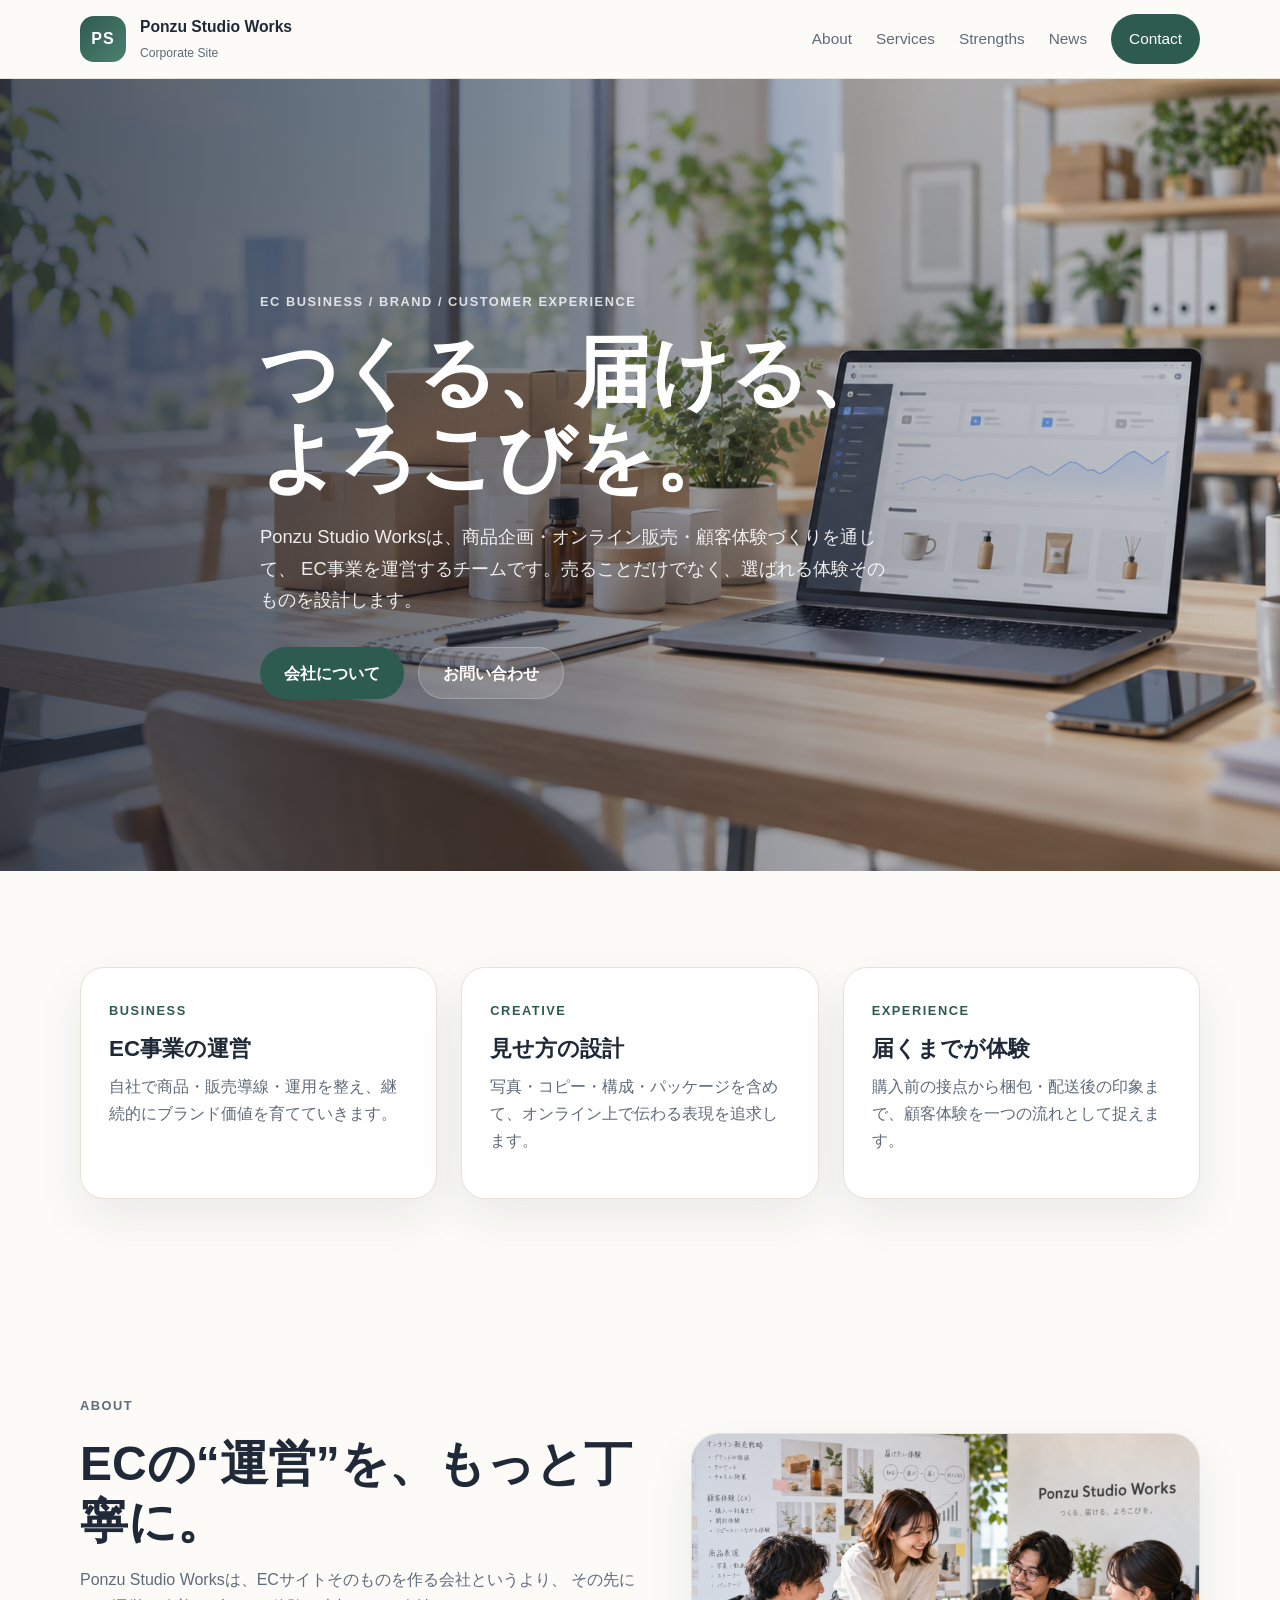
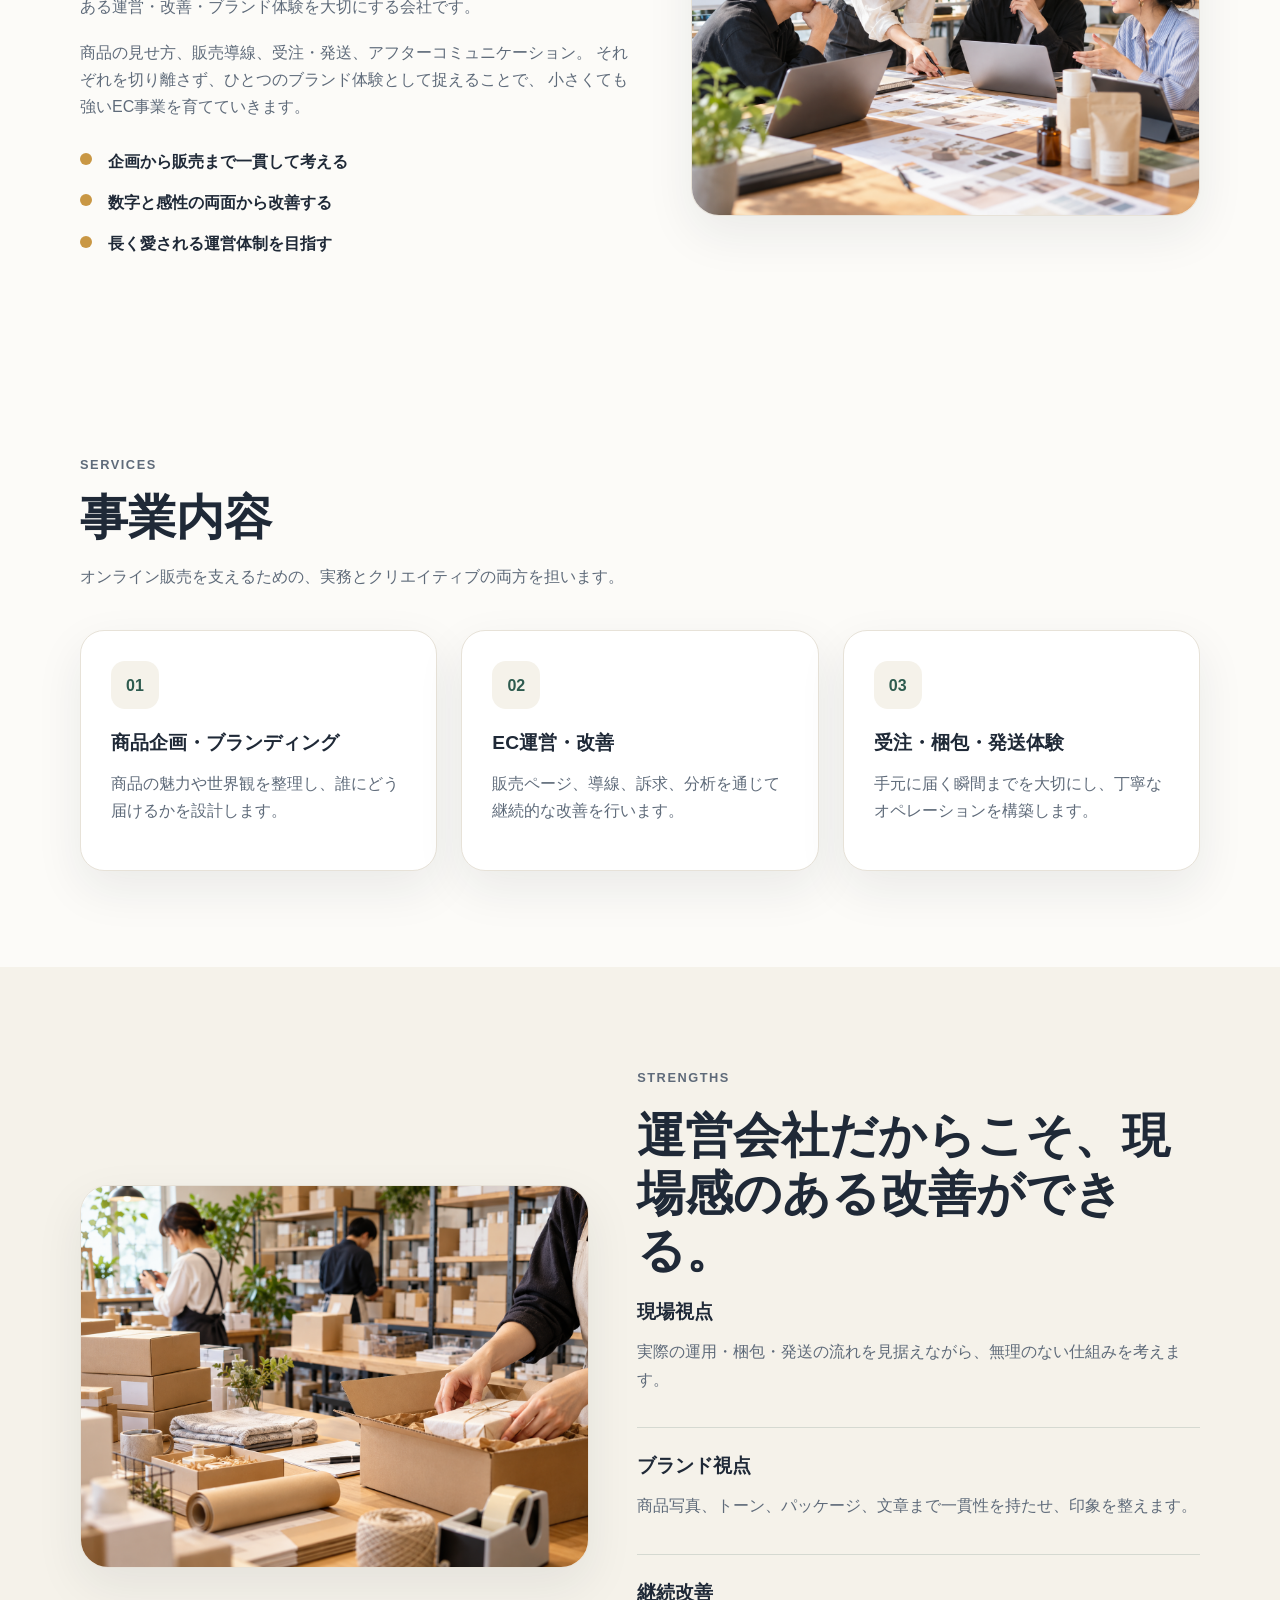
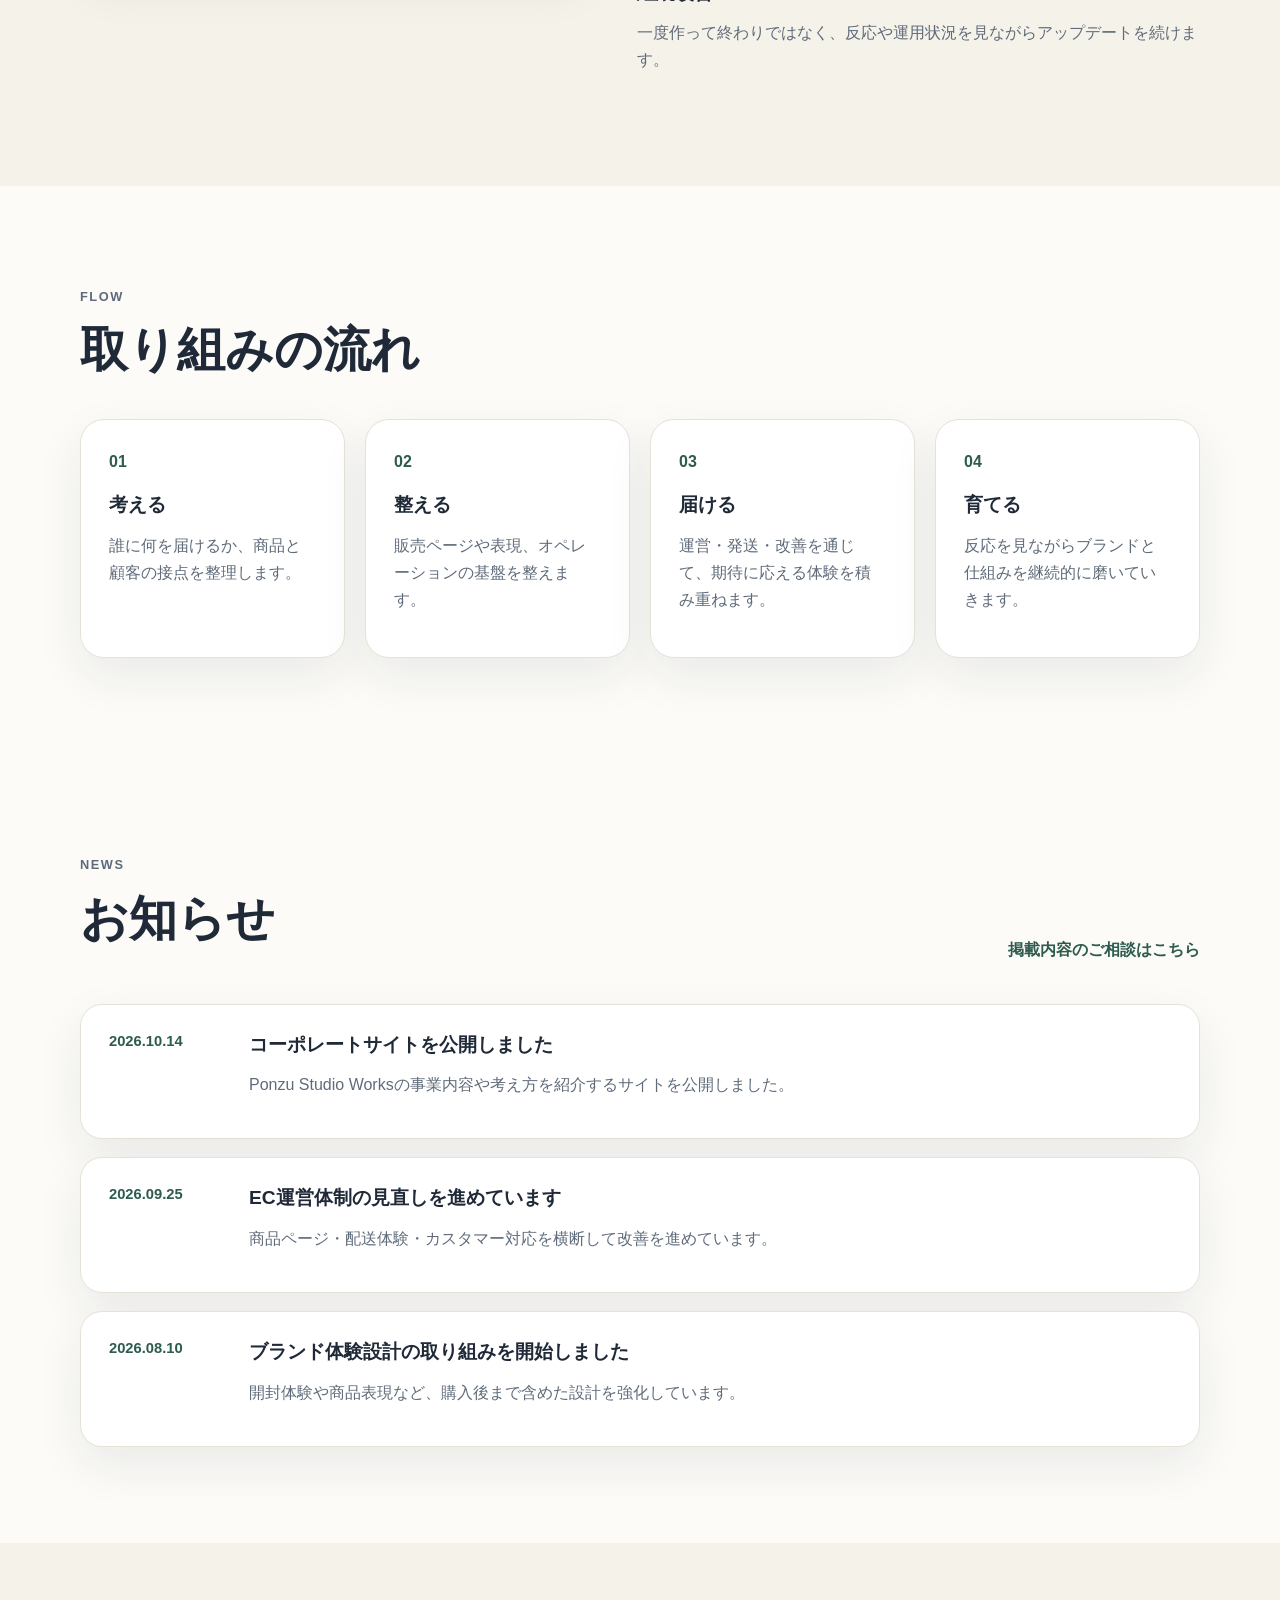
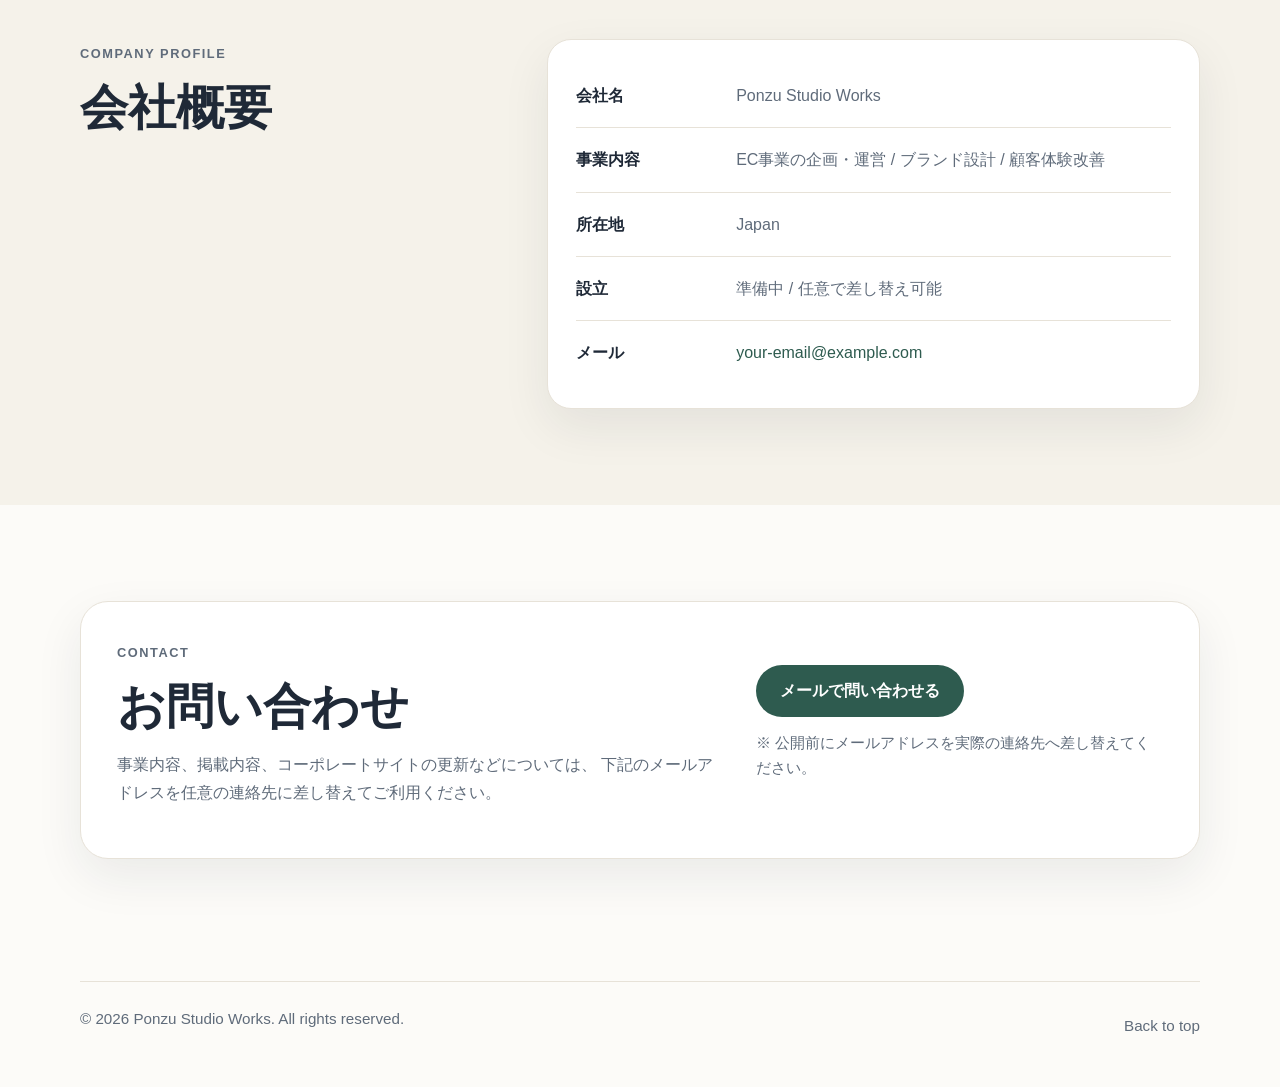
==== ponzustudioworks/index.html @ f6cbe4ad "NEWサイト" ====
<!DOCTYPE html>
<html lang="ja">
<head>
  <meta charset="UTF-8" />
  <meta name="viewport" content="width=device-width, initial-scale=1.0" />
  <title>Ponzu Studio Works | EC事業を運営する会社サイト</title>
  <meta name="description" content="Ponzu Studio Worksは、商品企画・オンライン販売・顧客体験づくりを通じてEC事業を運営するチームです。" />
  <meta name="theme-color" content="#f8f6f1" />
  <meta property="og:type" content="website" />
  <meta property="og:title" content="Ponzu Studio Works" />
  <meta property="og:description" content="つくる、届ける、よろこびを。EC事業を運営する会社サイト。" />
  <meta property="og:image" content="assets/images/hero.png" />
  <meta property="og:locale" content="ja_JP" />
  <link rel="icon" href="data:image/svg+xml,%3Csvg xmlns='http://www.w3.org/2000/svg' viewBox='0 0 64 64'%3E%3Crect width='64' height='64' rx='16' fill='%230f172a'/%3E%3Ctext x='50%25' y='54%25' dominant-baseline='middle' text-anchor='middle' font-family='Arial, sans-serif' font-size='28' fill='%23fff'%3EPS%3C/text%3E%3C/svg%3E" />
  <link rel="stylesheet" href="assets/css/style.css" />
</head>
<body>
  <header class="site-header" id="top">
    <div class="container header-inner">
      <a class="logo" href="#top" aria-label="Ponzu Studio Works ホーム">
        <span class="logo-mark">PS</span>
        <span class="logo-text">
          <strong>Ponzu Studio Works</strong>
          <small>Corporate Site</small>
        </span>
      </a>

      <button class="menu-toggle" type="button" aria-expanded="false" aria-controls="global-nav">
        <span></span><span></span><span></span>
        <span class="sr-only">メニューを開く</span>
      </button>

      <nav class="global-nav" id="global-nav">
        <a href="#about">About</a>
        <a href="#services">Services</a>
        <a href="#strengths">Strengths</a>
        <a href="#news">News</a>
        <a href="#contact" class="nav-cta">Contact</a>
      </nav>
    </div>
  </header>

  <main>
    <section class="hero">
      <div class="hero-media">
        <img src="assets/images/hero.png" alt="EC運営をイメージしたワークスペース" />
      </div>
      <div class="hero-overlay"></div>
      <div class="container hero-content">
        <p class="eyebrow">EC Business / Brand / Customer Experience</p>
        <h1>つくる、届ける、<br />よろこびを。</h1>
        <p class="hero-lead">
          Ponzu Studio Worksは、商品企画・オンライン販売・顧客体験づくりを通じて、
          EC事業を運営するチームです。売ることだけでなく、選ばれる体験そのものを設計します。
        </p>
        <div class="hero-actions">
          <a class="btn btn-primary" href="#about">会社について</a>
          <a class="btn btn-secondary" href="#contact">お問い合わせ</a>
        </div>
      </div>
    </section>

    <section class="section intro-cards">
      <div class="container grid-3">
        <article class="info-card">
          <span class="card-kicker">Business</span>
          <h2>EC事業の運営</h2>
          <p>自社で商品・販売導線・運用を整え、継続的にブランド価値を育てていきます。</p>
        </article>
        <article class="info-card">
          <span class="card-kicker">Creative</span>
          <h2>見せ方の設計</h2>
          <p>写真・コピー・構成・パッケージを含めて、オンライン上で伝わる表現を追求します。</p>
        </article>
        <article class="info-card">
          <span class="card-kicker">Experience</span>
          <h2>届くまでが体験</h2>
          <p>購入前の接点から梱包・配送後の印象まで、顧客体験を一つの流れとして捉えます。</p>
        </article>
      </div>
    </section>

    <section class="section section-split" id="about">
      <div class="container split-layout">
        <div class="split-text">
          <p class="section-label">About</p>
          <h2>ECの“運営”を、もっと丁寧に。</h2>
          <p>
            Ponzu Studio Worksは、ECサイトそのものを作る会社というより、
            その先にある運営・改善・ブランド体験を大切にする会社です。
          </p>
          <p>
            商品の見せ方、販売導線、受注・発送、アフターコミュニケーション。
            それぞれを切り離さず、ひとつのブランド体験として捉えることで、
            小さくても強いEC事業を育てていきます。
          </p>
          <ul class="check-list">
            <li>企画から販売まで一貫して考える</li>
            <li>数字と感性の両面から改善する</li>
            <li>長く愛される運営体制を目指す</li>
          </ul>
        </div>
        <div class="split-media card-frame">
          <img src="assets/images/team.png" alt="Ponzu Studio Worksの打ち合わせイメージ" />
        </div>
      </div>
    </section>

    <section class="section" id="services">
      <div class="container">
        <div class="section-heading">
          <p class="section-label">Services</p>
          <h2>事業内容</h2>
          <p>オンライン販売を支えるための、実務とクリエイティブの両方を担います。</p>
        </div>
        <div class="service-grid">
          <article class="service-card">
            <div class="service-number">01</div>
            <h3>商品企画・ブランディング</h3>
            <p>商品の魅力や世界観を整理し、誰にどう届けるかを設計します。</p>
          </article>
          <article class="service-card">
            <div class="service-number">02</div>
            <h3>EC運営・改善</h3>
            <p>販売ページ、導線、訴求、分析を通じて継続的な改善を行います。</p>
          </article>
          <article class="service-card">
            <div class="service-number">03</div>
            <h3>受注・梱包・発送体験</h3>
            <p>手元に届く瞬間までを大切にし、丁寧なオペレーションを構築します。</p>
          </article>
        </div>
      </div>
    </section>

    <section class="section section-split alt-surface" id="strengths">
      <div class="container split-layout reverse">
        <div class="split-media card-frame">
          <img src="assets/images/operations.png" alt="発送・梱包オペレーションのイメージ" />
        </div>
        <div class="split-text">
          <p class="section-label">Strengths</p>
          <h2>運営会社だからこそ、現場感のある改善ができる。</h2>
          <div class="feature-list">
            <article>
              <h3>現場視点</h3>
              <p>実際の運用・梱包・発送の流れを見据えながら、無理のない仕組みを考えます。</p>
            </article>
            <article>
              <h3>ブランド視点</h3>
              <p>商品写真、トーン、パッケージ、文章まで一貫性を持たせ、印象を整えます。</p>
            </article>
            <article>
              <h3>継続改善</h3>
              <p>一度作って終わりではなく、反応や運用状況を見ながらアップデートを続けます。</p>
            </article>
          </div>
        </div>
      </div>
    </section>

    <section class="section process-section">
      <div class="container">
        <div class="section-heading">
          <p class="section-label">Flow</p>
          <h2>取り組みの流れ</h2>
        </div>
        <div class="process-grid">
          <article class="process-card"><span>01</span><h3>考える</h3><p>誰に何を届けるか、商品と顧客の接点を整理します。</p></article>
          <article class="process-card"><span>02</span><h3>整える</h3><p>販売ページや表現、オペレーションの基盤を整えます。</p></article>
          <article class="process-card"><span>03</span><h3>届ける</h3><p>運営・発送・改善を通じて、期待に応える体験を積み重ねます。</p></article>
          <article class="process-card"><span>04</span><h3>育てる</h3><p>反応を見ながらブランドと仕組みを継続的に磨いていきます。</p></article>
        </div>
      </div>
    </section>

    <section class="section" id="news">
      <div class="container">
        <div class="section-heading between">
          <div>
            <p class="section-label">News</p>
            <h2>お知らせ</h2>
          </div>
          <a href="#contact" class="text-link">掲載内容のご相談はこちら</a>
        </div>
        <div class="news-list">
          <article class="news-item">
            <time datetime="2026-10-14">2026.10.14</time>
            <div>
              <h3>コーポレートサイトを公開しました</h3>
              <p>Ponzu Studio Worksの事業内容や考え方を紹介するサイトを公開しました。</p>
            </div>
          </article>
          <article class="news-item">
            <time datetime="2026-09-25">2026.09.25</time>
            <div>
              <h3>EC運営体制の見直しを進めています</h3>
              <p>商品ページ・配送体験・カスタマー対応を横断して改善を進めています。</p>
            </div>
          </article>
          <article class="news-item">
            <time datetime="2026-08-10">2026.08.10</time>
            <div>
              <h3>ブランド体験設計の取り組みを開始しました</h3>
              <p>開封体験や商品表現など、購入後まで含めた設計を強化しています。</p>
            </div>
          </article>
        </div>
      </div>
    </section>

    <section class="section company-section alt-surface">
      <div class="container company-grid">
        <div>
          <p class="section-label">Company Profile</p>
          <h2>会社概要</h2>
        </div>
        <dl class="company-table">
          <div><dt>会社名</dt><dd>Ponzu Studio Works</dd></div>
          <div><dt>事業内容</dt><dd>EC事業の企画・運営 / ブランド設計 / 顧客体験改善</dd></div>
          <div><dt>所在地</dt><dd>Japan</dd></div>
          <div><dt>設立</dt><dd>準備中 / 任意で差し替え可能</dd></div>
          <div><dt>メール</dt><dd><a href="mailto:your-email@example.com">your-email@example.com</a></dd></div>
        </dl>
      </div>
    </section>

    <section class="section contact-section" id="contact">
      <div class="container contact-box">
        <div>
          <p class="section-label">Contact</p>
          <h2>お問い合わせ</h2>
          <p>
            事業内容、掲載内容、コーポレートサイトの更新などについては、
            下記のメールアドレスを任意の連絡先に差し替えてご利用ください。
          </p>
        </div>
        <div class="contact-actions">
          <a class="btn btn-primary" href="mailto:your-email@example.com">メールで問い合わせる</a>
          <p class="contact-note">※ 公開前にメールアドレスを実際の連絡先へ差し替えてください。</p>
        </div>
      </div>
    </section>
  </main>

  <footer class="site-footer">
    <div class="container footer-inner">
      <p>© <span id="year"></span> Ponzu Studio Works. All rights reserved.</p>
      <a href="#top">Back to top</a>
    </div>
  </footer>

  <script src="assets/js/script.js"></script>
</body>
</html>
---- ponzustudioworks/assets/css/style.css ----
:root {
  --bg: #fcfbf8;
  --surface: #ffffff;
  --surface-soft: #f5f2ea;
  --text: #1f2937;
  --muted: #5f6b7a;
  --line: #e7e2d8;
  --primary: #2e5b4f;
  --primary-dark: #21453c;
  --accent: #c99744;
  --shadow: 0 18px 48px rgba(31, 41, 55, 0.08);
  --radius: 24px;
  --container: 1120px;
}

* { box-sizing: border-box; }
html { scroll-behavior: smooth; }
body {
  margin: 0;
  font-family: -apple-system, BlinkMacSystemFont, "Hiragino Sans", "Yu Gothic", "Noto Sans JP", sans-serif;
  color: var(--text);
  background: var(--bg);
  line-height: 1.7;
}
img { display: block; max-width: 100%; }
a { color: inherit; text-decoration: none; }
p, h1, h2, h3 { margin-top: 0; }

.container {
  width: min(var(--container), calc(100% - 40px));
  margin: 0 auto;
}

.sr-only {
  position: absolute;
  width: 1px;
  height: 1px;
  padding: 0;
  margin: -1px;
  overflow: hidden;
  clip: rect(0,0,0,0);
  white-space: nowrap;
  border: 0;
}

.site-header {
  position: sticky;
  top: 0;
  z-index: 100;
  backdrop-filter: blur(12px);
  background: rgba(252, 251, 248, 0.82);
  border-bottom: 1px solid rgba(231, 226, 216, 0.9);
}

.header-inner {
  display: flex;
  align-items: center;
  justify-content: space-between;
  gap: 24px;
  min-height: 78px;
}

.logo {
  display: inline-flex;
  align-items: center;
  gap: 14px;
}

.logo-mark {
  width: 46px;
  height: 46px;
  border-radius: 14px;
  display: grid;
  place-items: center;
  background: linear-gradient(135deg, var(--primary), #4c806f);
  color: #fff;
  font-weight: 700;
  letter-spacing: 0.06em;
}

.logo-text {
  display: grid;
  gap: 2px;
}
.logo-text strong { font-size: 0.98rem; }
.logo-text small { color: var(--muted); font-size: 0.76rem; }

.global-nav {
  display: flex;
  align-items: center;
  gap: 24px;
  font-size: 0.96rem;
}

.global-nav a {
  color: var(--muted);
  transition: color 0.2s ease;
}
.global-nav a:hover { color: var(--text); }
.global-nav .nav-cta {
  padding: 12px 18px;
  border-radius: 999px;
  background: var(--primary);
  color: #fff;
}

.menu-toggle {
  display: none;
  border: 0;
  background: transparent;
  padding: 0;
}
.menu-toggle span {
  display: block;
  width: 28px;
  height: 2px;
  margin: 6px 0;
  background: var(--text);
}

.hero {
  position: relative;
  min-height: 88svh;
  display: grid;
  align-items: center;
  overflow: clip;
}
.hero-media,
.hero-overlay {
  position: absolute;
  inset: 0;
}
.hero-media img {
  width: 100%;
  height: 100%;
  object-fit: cover;
}
.hero-overlay {
  background:
    linear-gradient(90deg, rgba(17, 24, 39, 0.72) 0%, rgba(17, 24, 39, 0.48) 38%, rgba(17, 24, 39, 0.16) 72%, rgba(17, 24, 39, 0.08) 100%),
    linear-gradient(180deg, rgba(17,24,39,0.05), rgba(17,24,39,0.2));
}
.hero-content {
  position: relative;
  z-index: 1;
  color: #fff;
  padding: 120px 0 84px;
  max-width: 760px;
}
.eyebrow,
.section-label,
.card-kicker {
  display: inline-block;
  font-size: 0.8rem;
  font-weight: 700;
  letter-spacing: 0.12em;
  text-transform: uppercase;
}
.eyebrow { color: rgba(255,255,255,0.8); margin-bottom: 18px; }
.hero h1 {
  font-size: clamp(2.6rem, 6vw, 4.8rem);
  line-height: 1.1;
  margin-bottom: 22px;
}
.hero-lead {
  font-size: clamp(1rem, 2vw, 1.15rem);
  color: rgba(255,255,255,0.9);
  max-width: 640px;
  margin-bottom: 32px;
}
.hero-actions {
  display: flex;
  gap: 14px;
  flex-wrap: wrap;
}

.btn {
  display: inline-flex;
  align-items: center;
  justify-content: center;
  gap: 8px;
  min-height: 52px;
  padding: 0 24px;
  border-radius: 999px;
  font-weight: 700;
  transition: transform 0.2s ease, background 0.2s ease, color 0.2s ease;
}
.btn:hover { transform: translateY(-1px); }
.btn-primary { background: var(--primary); color: #fff; }
.btn-primary:hover { background: var(--primary-dark); }
.btn-secondary { background: rgba(255,255,255,0.14); color: #fff; border: 1px solid rgba(255,255,255,0.22); }

.section { padding: 96px 0; }
.alt-surface { background: var(--surface-soft); }
.section-heading { max-width: 680px; margin-bottom: 40px; }
.section-heading.between {
  max-width: none;
  display: flex;
  align-items: end;
  justify-content: space-between;
  gap: 16px;
}
.section-label,
.card-kicker { color: var(--primary); margin-bottom: 14px; }
.section h2 {
  font-size: clamp(2rem, 4vw, 3rem);
  line-height: 1.2;
  margin-bottom: 16px;
}
.section p { color: var(--muted); }
.text-link { color: var(--primary); font-weight: 700; }

.grid-3 {
  display: grid;
  grid-template-columns: repeat(3, 1fr);
  gap: 24px;
}
.info-card,
.service-card,
.process-card,
.news-item,
.contact-box,
.company-table,
.card-frame {
  background: var(--surface);
  border: 1px solid var(--line);
  box-shadow: var(--shadow);
}
.info-card {
  padding: 28px;
  border-radius: var(--radius);
}
.info-card h2 { font-size: 1.4rem; margin-bottom: 10px; }

.split-layout {
  display: grid;
  grid-template-columns: 1.05fr 0.95fr;
  gap: 48px;
  align-items: center;
}
.split-layout.reverse { grid-template-columns: 0.95fr 1.05fr; }
.split-text p:not(:last-child) { margin-bottom: 18px; }
.card-frame {
  border-radius: 28px;
  overflow: hidden;
}
.card-frame img {
  width: 100%;
  height: 100%;
  object-fit: cover;
}
.check-list {
  list-style: none;
  padding: 0;
  margin: 28px 0 0;
  display: grid;
  gap: 14px;
}
.check-list li {
  position: relative;
  padding-left: 28px;
  color: var(--text);
  font-weight: 600;
}
.check-list li::before {
  content: "";
  position: absolute;
  left: 0;
  top: 0.7em;
  width: 12px;
  height: 12px;
  border-radius: 50%;
  background: var(--accent);
  transform: translateY(-50%);
}

.service-grid {
  display: grid;
  grid-template-columns: repeat(3, 1fr);
  gap: 24px;
}
.service-card {
  padding: 30px;
  border-radius: var(--radius);
}
.service-number {
  display: inline-grid;
  place-items: center;
  width: 48px;
  height: 48px;
  border-radius: 14px;
  background: var(--surface-soft);
  color: var(--primary);
  font-weight: 800;
  margin-bottom: 18px;
}
.service-card h3,
.feature-list h3,
.process-card h3,
.news-item h3 { margin-bottom: 10px; font-size: 1.2rem; }

.feature-list {
  display: grid;
  gap: 22px;
}
.feature-list article {
  padding: 0 0 18px;
  border-bottom: 1px solid rgba(46, 91, 79, 0.16);
}
.feature-list article:last-child { padding-bottom: 0; border-bottom: 0; }

.process-grid {
  display: grid;
  grid-template-columns: repeat(4, 1fr);
  gap: 20px;
}
.process-card {
  padding: 28px;
  border-radius: 24px;
}
.process-card span {
  display: inline-block;
  font-weight: 800;
  color: var(--primary);
  margin-bottom: 14px;
}

.news-list {
  display: grid;
  gap: 18px;
}
.news-item {
  padding: 24px 28px;
  border-radius: 22px;
  display: grid;
  grid-template-columns: 120px 1fr;
  gap: 20px;
  align-items: start;
}
.news-item time {
  font-size: 0.92rem;
  font-weight: 700;
  color: var(--primary);
}

.company-grid {
  display: grid;
  grid-template-columns: 0.8fr 1.2fr;
  gap: 32px;
  align-items: start;
}
.company-table {
  margin: 0;
  padding: 24px 28px;
  border-radius: 24px;
}
.company-table > div {
  display: grid;
  grid-template-columns: 140px 1fr;
  gap: 20px;
  padding: 18px 0;
  border-bottom: 1px solid var(--line);
}
.company-table > div:last-child { border-bottom: 0; }
.company-table dt {
  font-weight: 700;
  color: var(--text);
}
.company-table dd {
  margin: 0;
  color: var(--muted);
}
.company-table a { color: var(--primary); }

.contact-box {
  padding: 36px;
  border-radius: 28px;
  display: grid;
  grid-template-columns: 1.2fr 0.8fr;
  gap: 28px;
  align-items: center;
}
.contact-note {
  margin-top: 14px;
  font-size: 0.92rem;
}

.site-footer {
  padding: 26px 0 40px;
}
.footer-inner {
  display: flex;
  align-items: center;
  justify-content: space-between;
  gap: 16px;
  border-top: 1px solid var(--line);
  padding-top: 24px;
  color: var(--muted);
  font-size: 0.95rem;
}

@media (max-width: 980px) {
  .menu-toggle { display: block; }
  .global-nav {
    position: absolute;
    top: calc(100% + 1px);
    left: 20px;
    right: 20px;
    display: none;
    flex-direction: column;
    align-items: flex-start;
    gap: 14px;
    padding: 18px;
    background: rgba(255,255,255,0.96);
    border: 1px solid var(--line);
    border-radius: 18px;
    box-shadow: var(--shadow);
  }
  .global-nav.open { display: flex; }
  .split-layout,
  .split-layout.reverse,
  .service-grid,
  .process-grid,
  .company-grid,
  .contact-box,
  .grid-3 {
    grid-template-columns: 1fr;
  }
  .section-heading.between,
  .footer-inner {
    align-items: flex-start;
    flex-direction: column;
  }
}

@media (max-width: 720px) {
  .section { padding: 72px 0; }
  .container { width: min(var(--container), calc(100% - 28px)); }
  .hero { min-height: auto; }
  .hero-content { padding: 112px 0 72px; }
  .news-item { grid-template-columns: 1fr; }
  .company-table > div { grid-template-columns: 1fr; gap: 8px; }
  .contact-box { padding: 28px; }
}
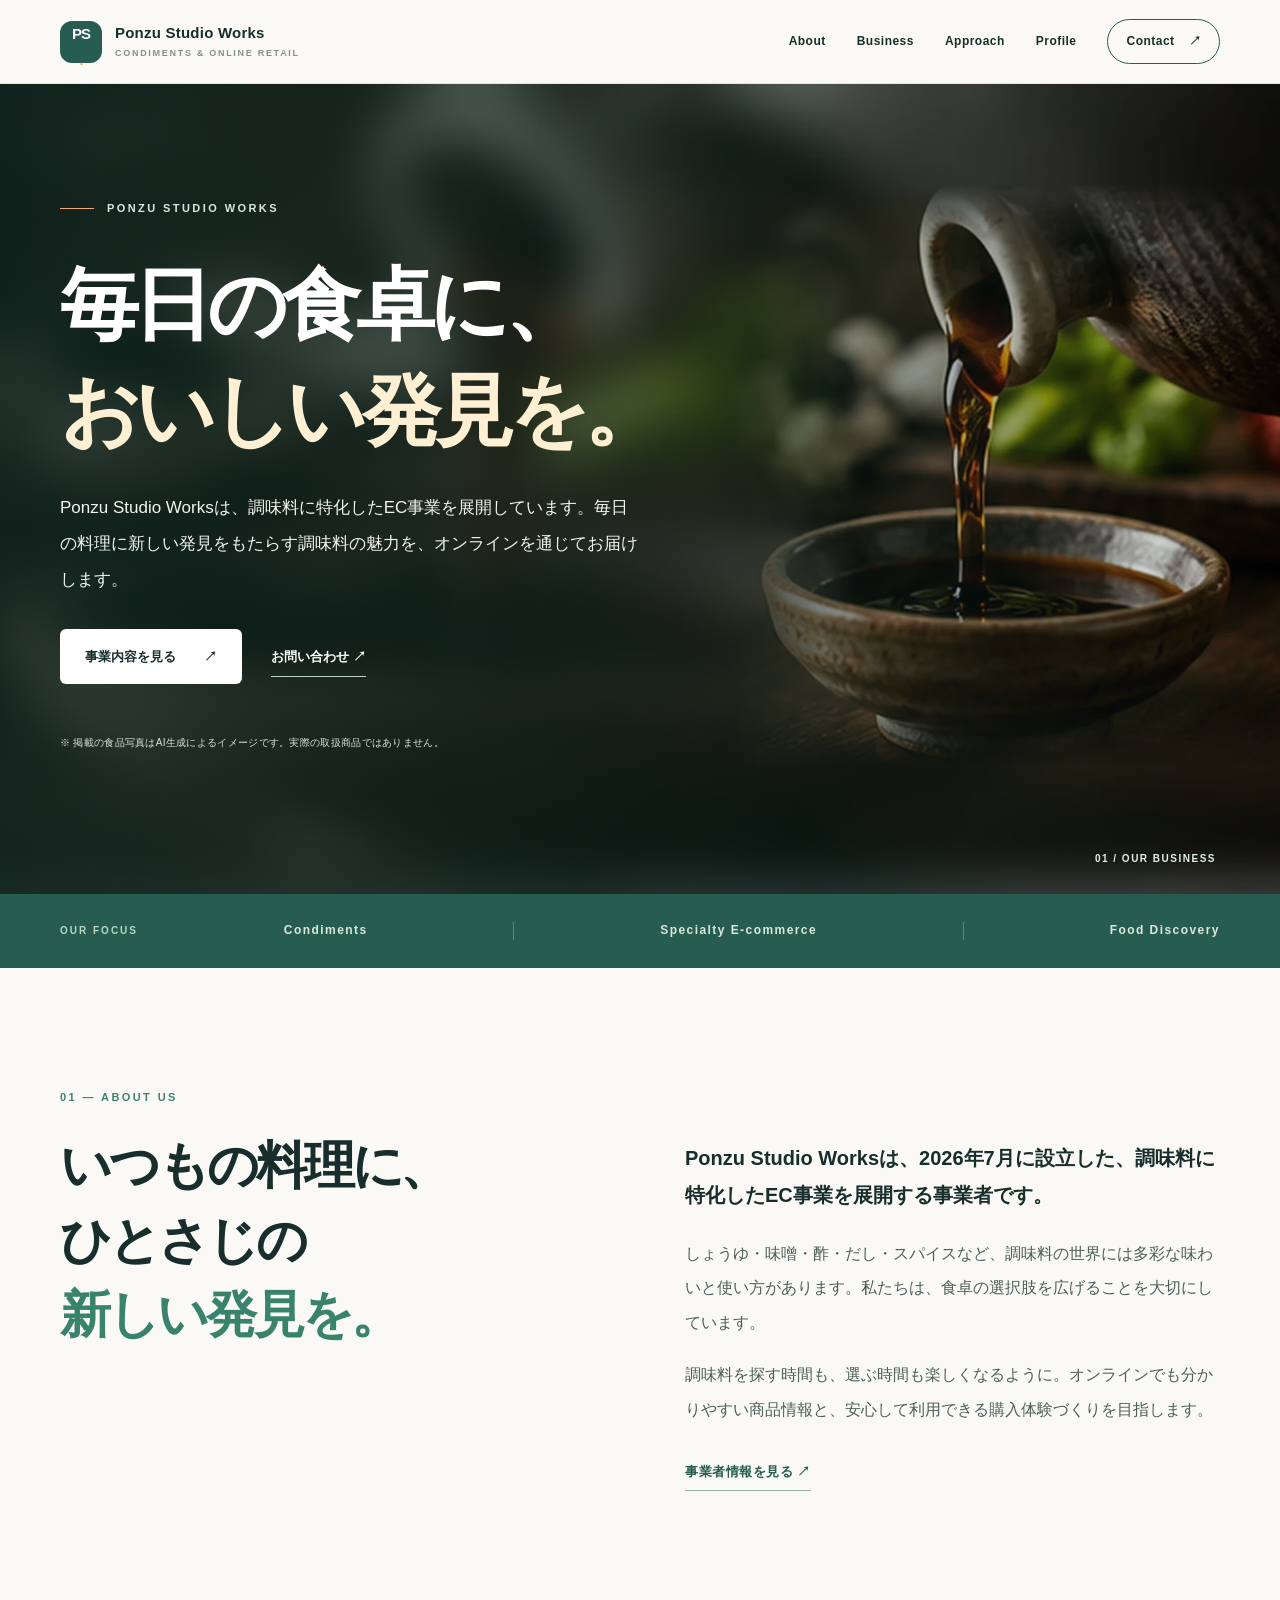
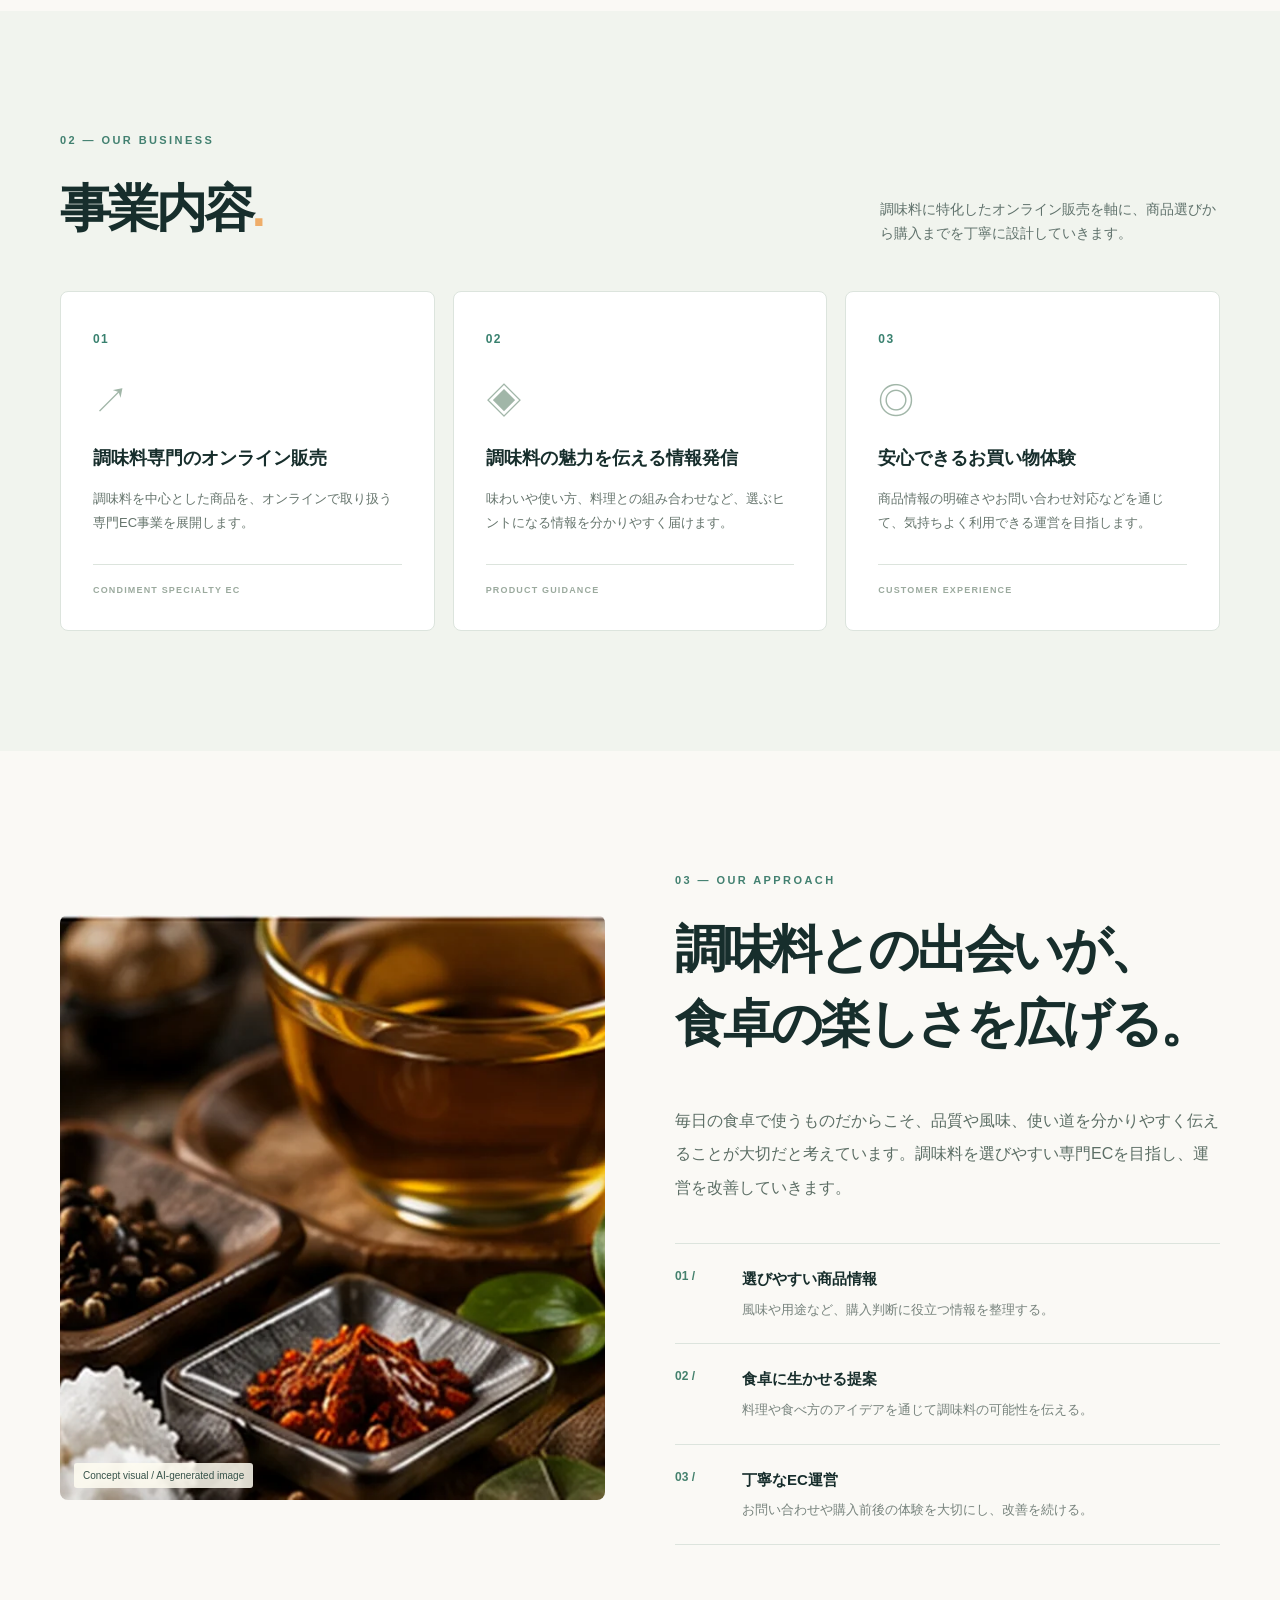
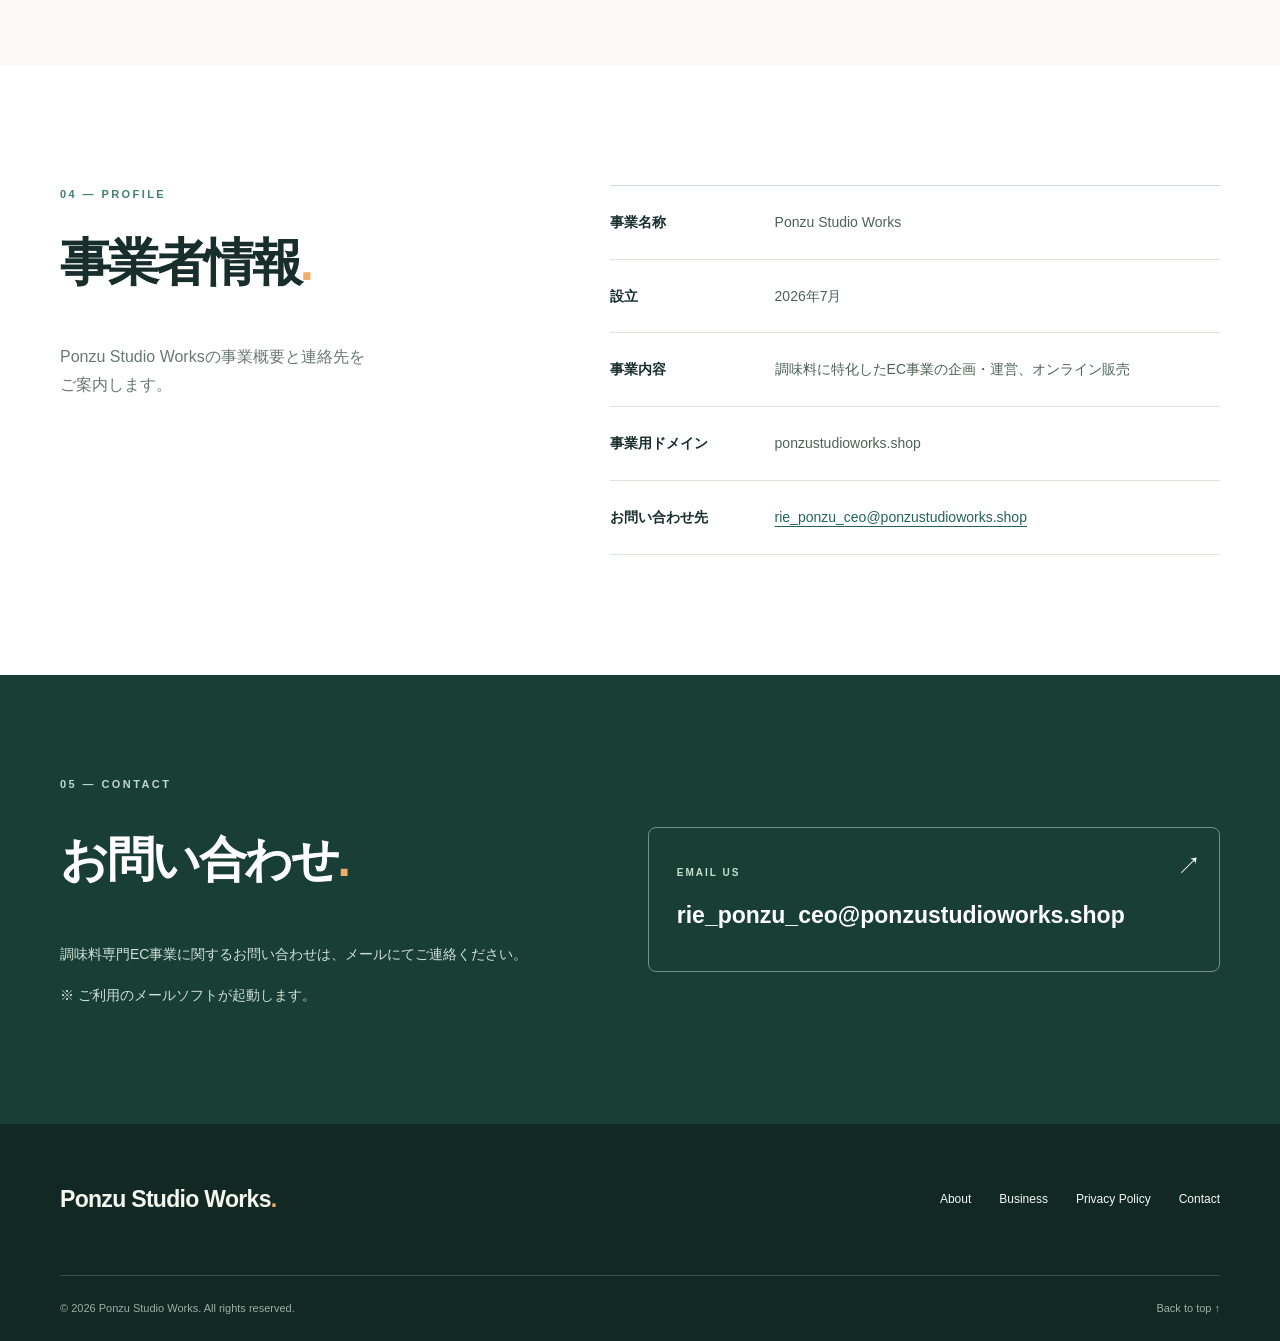
==== commit d6b85d2d: "修正２" ====
--- a/ponzustudioworks/index.html
+++ b/ponzustudioworks/index.html
@@ -1,255 +1,102 @@
 <!DOCTYPE html>
+
 <html lang="ja">
 <head>
-  <meta charset="UTF-8" />
-  <meta name="viewport" content="width=device-width, initial-scale=1.0" />
-  <title>Ponzu Studio Works | EC事業を運営する会社サイト</title>
-  <meta name="description" content="Ponzu Studio Worksは、商品企画・オンライン販売・顧客体験づくりを通じてEC事業を運営するチームです。" />
-  <meta name="theme-color" content="#f8f6f1" />
-  <meta property="og:type" content="website" />
-  <meta property="og:title" content="Ponzu Studio Works" />
-  <meta property="og:description" content="つくる、届ける、よろこびを。EC事業を運営する会社サイト。" />
-  <meta property="og:image" content="assets/images/hero.png" />
-  <meta property="og:locale" content="ja_JP" />
-  <link rel="icon" href="data:image/svg+xml,%3Csvg xmlns='http://www.w3.org/2000/svg' viewBox='0 0 64 64'%3E%3Crect width='64' height='64' rx='16' fill='%230f172a'/%3E%3Ctext x='50%25' y='54%25' dominant-baseline='middle' text-anchor='middle' font-family='Arial, sans-serif' font-size='28' fill='%23fff'%3EPS%3C/text%3E%3C/svg%3E" />
-  <link rel="stylesheet" href="assets/css/style.css" />
+<meta charset="utf-8"/>
+<meta content="width=device-width, initial-scale=1" name="viewport"/>
+<meta content="#faf9f5" name="theme-color"/>
+<meta content="Ponzu Studio Worksは2026年7月設立、調味料に特化したEC事業を展開しています。毎日の食卓に新しい発見とおいしさを届けることを目指しています。" name="description"/>
+<meta content="website" property="og:type"/>
+<meta content="ja_JP" property="og:locale"/>
+<meta content="Ponzu Studio Works | 調味料専門EC事業" property="og:title"/>
+<meta content="毎日の食卓に、調味料から新しいおいしさを。調味料専門EC事業を展開。" property="og:description"/>
+<meta content="https://ponzustudioworks.shop/" property="og:url"/>
+<meta content="https://ponzustudioworks.shop/assets/images/hero.webp" property="og:image"/>
+<title>Ponzu Studio Works | 調味料専門EC事業</title>
+<link href="https://ponzustudioworks.shop/" rel="canonical"/>
+<link href="assets/favicon.svg" rel="icon" type="image/svg+xml"/>
+<link href="assets/css/style.css" rel="stylesheet"/>
+<script type="application/ld+json">{"@context": "https://schema.org", "@type": "Organization", "name": "Ponzu Studio Works", "url": "https://ponzustudioworks.shop/", "email": "rie_ponzu_ceo@ponzustudioworks.shop", "description": "2026年7月設立。調味料に特化したEC事業の企画・運営、オンライン販売。", "foundingDate": "2026-07"}</script>
 </head>
 <body>
-  <header class="site-header" id="top">
-    <div class="container header-inner">
-      <a class="logo" href="#top" aria-label="Ponzu Studio Works ホーム">
-        <span class="logo-mark">PS</span>
-        <span class="logo-text">
-          <strong>Ponzu Studio Works</strong>
-          <small>Corporate Site</small>
-        </span>
-      </a>
-
-      <button class="menu-toggle" type="button" aria-expanded="false" aria-controls="global-nav">
-        <span></span><span></span><span></span>
-        <span class="sr-only">メニューを開く</span>
-      </button>
-
-      <nav class="global-nav" id="global-nav">
-        <a href="#about">About</a>
-        <a href="#services">Services</a>
-        <a href="#strengths">Strengths</a>
-        <a href="#news">News</a>
-        <a href="#contact" class="nav-cta">Contact</a>
-      </nav>
-    </div>
-  </header>
-
-  <main>
-    <section class="hero">
-      <div class="hero-media">
-        <img src="assets/images/hero.png" alt="EC運営をイメージしたワークスペース" />
-      </div>
-      <div class="hero-overlay"></div>
-      <div class="container hero-content">
-        <p class="eyebrow">EC Business / Brand / Customer Experience</p>
-        <h1>つくる、届ける、<br />よろこびを。</h1>
-        <p class="hero-lead">
-          Ponzu Studio Worksは、商品企画・オンライン販売・顧客体験づくりを通じて、
-          EC事業を運営するチームです。売ることだけでなく、選ばれる体験そのものを設計します。
-        </p>
-        <div class="hero-actions">
-          <a class="btn btn-primary" href="#about">会社について</a>
-          <a class="btn btn-secondary" href="#contact">お問い合わせ</a>
-        </div>
-      </div>
-    </section>
-
-    <section class="section intro-cards">
-      <div class="container grid-3">
-        <article class="info-card">
-          <span class="card-kicker">Business</span>
-          <h2>EC事業の運営</h2>
-          <p>自社で商品・販売導線・運用を整え、継続的にブランド価値を育てていきます。</p>
-        </article>
-        <article class="info-card">
-          <span class="card-kicker">Creative</span>
-          <h2>見せ方の設計</h2>
-          <p>写真・コピー・構成・パッケージを含めて、オンライン上で伝わる表現を追求します。</p>
-        </article>
-        <article class="info-card">
-          <span class="card-kicker">Experience</span>
-          <h2>届くまでが体験</h2>
-          <p>購入前の接点から梱包・配送後の印象まで、顧客体験を一つの流れとして捉えます。</p>
-        </article>
-      </div>
-    </section>
-
-    <section class="section section-split" id="about">
-      <div class="container split-layout">
-        <div class="split-text">
-          <p class="section-label">About</p>
-          <h2>ECの“運営”を、もっと丁寧に。</h2>
-          <p>
-            Ponzu Studio Worksは、ECサイトそのものを作る会社というより、
-            その先にある運営・改善・ブランド体験を大切にする会社です。
-          </p>
-          <p>
-            商品の見せ方、販売導線、受注・発送、アフターコミュニケーション。
-            それぞれを切り離さず、ひとつのブランド体験として捉えることで、
-            小さくても強いEC事業を育てていきます。
-          </p>
-          <ul class="check-list">
-            <li>企画から販売まで一貫して考える</li>
-            <li>数字と感性の両面から改善する</li>
-            <li>長く愛される運営体制を目指す</li>
-          </ul>
-        </div>
-        <div class="split-media card-frame">
-          <img src="assets/images/team.png" alt="Ponzu Studio Worksの打ち合わせイメージ" />
-        </div>
-      </div>
-    </section>
-
-    <section class="section" id="services">
-      <div class="container">
-        <div class="section-heading">
-          <p class="section-label">Services</p>
-          <h2>事業内容</h2>
-          <p>オンライン販売を支えるための、実務とクリエイティブの両方を担います。</p>
-        </div>
-        <div class="service-grid">
-          <article class="service-card">
-            <div class="service-number">01</div>
-            <h3>商品企画・ブランディング</h3>
-            <p>商品の魅力や世界観を整理し、誰にどう届けるかを設計します。</p>
-          </article>
-          <article class="service-card">
-            <div class="service-number">02</div>
-            <h3>EC運営・改善</h3>
-            <p>販売ページ、導線、訴求、分析を通じて継続的な改善を行います。</p>
-          </article>
-          <article class="service-card">
-            <div class="service-number">03</div>
-            <h3>受注・梱包・発送体験</h3>
-            <p>手元に届く瞬間までを大切にし、丁寧なオペレーションを構築します。</p>
-          </article>
-        </div>
-      </div>
-    </section>
-
-    <section class="section section-split alt-surface" id="strengths">
-      <div class="container split-layout reverse">
-        <div class="split-media card-frame">
-          <img src="assets/images/operations.png" alt="発送・梱包オペレーションのイメージ" />
-        </div>
-        <div class="split-text">
-          <p class="section-label">Strengths</p>
-          <h2>運営会社だからこそ、現場感のある改善ができる。</h2>
-          <div class="feature-list">
-            <article>
-              <h3>現場視点</h3>
-              <p>実際の運用・梱包・発送の流れを見据えながら、無理のない仕組みを考えます。</p>
-            </article>
-            <article>
-              <h3>ブランド視点</h3>
-              <p>商品写真、トーン、パッケージ、文章まで一貫性を持たせ、印象を整えます。</p>
-            </article>
-            <article>
-              <h3>継続改善</h3>
-              <p>一度作って終わりではなく、反応や運用状況を見ながらアップデートを続けます。</p>
-            </article>
-          </div>
-        </div>
-      </div>
-    </section>
-
-    <section class="section process-section">
-      <div class="container">
-        <div class="section-heading">
-          <p class="section-label">Flow</p>
-          <h2>取り組みの流れ</h2>
-        </div>
-        <div class="process-grid">
-          <article class="process-card"><span>01</span><h3>考える</h3><p>誰に何を届けるか、商品と顧客の接点を整理します。</p></article>
-          <article class="process-card"><span>02</span><h3>整える</h3><p>販売ページや表現、オペレーションの基盤を整えます。</p></article>
-          <article class="process-card"><span>03</span><h3>届ける</h3><p>運営・発送・改善を通じて、期待に応える体験を積み重ねます。</p></article>
-          <article class="process-card"><span>04</span><h3>育てる</h3><p>反応を見ながらブランドと仕組みを継続的に磨いていきます。</p></article>
-        </div>
-      </div>
-    </section>
-
-    <section class="section" id="news">
-      <div class="container">
-        <div class="section-heading between">
-          <div>
-            <p class="section-label">News</p>
-            <h2>お知らせ</h2>
-          </div>
-          <a href="#contact" class="text-link">掲載内容のご相談はこちら</a>
-        </div>
-        <div class="news-list">
-          <article class="news-item">
-            <time datetime="2026-10-14">2026.10.14</time>
-            <div>
-              <h3>コーポレートサイトを公開しました</h3>
-              <p>Ponzu Studio Worksの事業内容や考え方を紹介するサイトを公開しました。</p>
-            </div>
-          </article>
-          <article class="news-item">
-            <time datetime="2026-09-25">2026.09.25</time>
-            <div>
-              <h3>EC運営体制の見直しを進めています</h3>
-              <p>商品ページ・配送体験・カスタマー対応を横断して改善を進めています。</p>
-            </div>
-          </article>
-          <article class="news-item">
-            <time datetime="2026-08-10">2026.08.10</time>
-            <div>
-              <h3>ブランド体験設計の取り組みを開始しました</h3>
-              <p>開封体験や商品表現など、購入後まで含めた設計を強化しています。</p>
-            </div>
-          </article>
-        </div>
-      </div>
-    </section>
-
-    <section class="section company-section alt-surface">
-      <div class="container company-grid">
-        <div>
-          <p class="section-label">Company Profile</p>
-          <h2>会社概要</h2>
-        </div>
-        <dl class="company-table">
-          <div><dt>会社名</dt><dd>Ponzu Studio Works</dd></div>
-          <div><dt>事業内容</dt><dd>EC事業の企画・運営 / ブランド設計 / 顧客体験改善</dd></div>
-          <div><dt>所在地</dt><dd>Japan</dd></div>
-          <div><dt>設立</dt><dd>準備中 / 任意で差し替え可能</dd></div>
-          <div><dt>メール</dt><dd><a href="mailto:your-email@example.com">your-email@example.com</a></dd></div>
-        </dl>
-      </div>
-    </section>
-
-    <section class="section contact-section" id="contact">
-      <div class="container contact-box">
-        <div>
-          <p class="section-label">Contact</p>
-          <h2>お問い合わせ</h2>
-          <p>
-            事業内容、掲載内容、コーポレートサイトの更新などについては、
-            下記のメールアドレスを任意の連絡先に差し替えてご利用ください。
-          </p>
-        </div>
-        <div class="contact-actions">
-          <a class="btn btn-primary" href="mailto:your-email@example.com">メールで問い合わせる</a>
-          <p class="contact-note">※ 公開前にメールアドレスを実際の連絡先へ差し替えてください。</p>
-        </div>
-      </div>
-    </section>
-  </main>
-
-  <footer class="site-footer">
-    <div class="container footer-inner">
-      <p>© <span id="year"></span> Ponzu Studio Works. All rights reserved.</p>
-      <a href="#top">Back to top</a>
-    </div>
-  </footer>
-
-  <script src="assets/js/script.js"></script>
+<a class="skip-link" href="#main">本文へ移動</a>
+<header class="site-header" id="top">
+<div class="container header-inner">
+<a aria-label="Ponzu Studio Works トップページ" class="brand" href="#top">
+<span aria-hidden="true" class="brand-icon">PS<span class="brand-dot">.</span></span>
+<span class="brand-text"><strong>Ponzu Studio Works</strong><small>CONDIMENTS &amp; ONLINE RETAIL</small></span>
+</a>
+<button aria-controls="site-nav" aria-expanded="false" aria-label="メニューを開く" class="menu-toggle" type="button">
+<span></span><span></span><span></span>
+</button>
+<nav aria-label="メインメニュー" class="site-nav" id="site-nav">
+<a href="#about">About</a>
+<a href="#business">Business</a>
+<a href="#approach">Approach</a>
+<a href="#profile">Profile</a>
+<a class="nav-contact" href="#contact">Contact <span aria-hidden="true">↗</span></a>
+</nav>
+</div>
+</header>
+<main id="main">
+<section aria-labelledby="hero-title" class="hero">
+<img alt="EC運営をイメージしたワークスペース" class="hero-image" fetchpriority="high" src="assets/images/hero.webp"/>
+<div class="hero-filter"></div>
+<div class="container hero-content">
+<p class="eyebrow hero-eyebrow"><span class="eyebrow-line"></span> PONZU STUDIO WORKS</p>
+<h1 id="hero-title">毎日の食卓に、<br/><span>おいしい発見を。</span></h1>
+<p class="hero-copy">Ponzu Studio Worksは、調味料に特化したEC事業を展開しています。毎日の料理に新しい発見をもたらす調味料の魅力を、オンラインを通じてお届けします。</p>
+<div class="hero-actions"><a class="button button-light" href="#business">事業内容を見る <span aria-hidden="true">↗</span></a><a class="hero-text-link" href="#contact">お問い合わせ <span aria-hidden="true">↗</span></a></div>
+<p class="hero-caption">※ 掲載の食品写真はAI生成によるイメージです。実際の取扱商品ではありません。</p>
+</div>
+<div aria-hidden="true" class="hero-index">01 / OUR BUSINESS</div>
+</section>
+<div aria-label="事業の概要" class="trust-strip"><div class="container trust-content"><span>OUR FOCUS</span><strong>Condiments</strong><span class="trust-line"></span><strong>Specialty E-commerce</strong><span class="trust-line"></span><strong>Food Discovery</strong></div></div>
+<section class="section" id="about">
+<div class="container about-grid">
+<div class="section-header"><p class="section-kicker">01 — ABOUT US</p><h2>いつもの料理に、<br/>ひとさじの<br/><em>新しい発見を。</em></h2></div>
+<div class="about-body">
+<p class="lead">Ponzu Studio Worksは、2026年7月に設立した、調味料に特化したEC事業を展開する事業者です。</p>
+<p>しょうゆ・味噌・酢・だし・スパイスなど、調味料の世界には多彩な味わいと使い方があります。私たちは、食卓の選択肢を広げることを大切にしています。</p>
+<p>調味料を探す時間も、選ぶ時間も楽しくなるように。オンラインでも分かりやすい商品情報と、安心して利用できる購入体験づくりを目指します。</p>
+<a class="text-link" href="#profile">事業者情報を見る <span aria-hidden="true">↗</span></a>
+</div>
+</div>
+</section>
+<section class="section section-tinted" id="business">
+<div class="container">
+<div class="split-heading"><div><p class="section-kicker">02 — OUR BUSINESS</p><h2>事業内容<span class="heading-dot">.</span></h2></div><p>調味料に特化したオンライン販売を軸に、商品選びから購入までを丁寧に設計していきます。</p></div>
+<div class="service-grid">
+<article class="service-card"><span class="service-num">01</span><div class="service-symbol">↗</div><h3>調味料専門のオンライン販売</h3><p>調味料を中心とした商品を、オンラインで取り扱う専門EC事業を展開します。</p><div class="service-en">CONDIMENT SPECIALTY EC</div></article>
+<article class="service-card"><span class="service-num">02</span><div class="service-symbol">◈</div><h3>調味料の魅力を伝える情報発信</h3><p>味わいや使い方、料理との組み合わせなど、選ぶヒントになる情報を分かりやすく届けます。</p><div class="service-en">PRODUCT GUIDANCE</div></article>
+<article class="service-card"><span class="service-num">03</span><div class="service-symbol">◎</div><h3>安心できるお買い物体験</h3><p>商品情報の明確さやお問い合わせ対応などを通じて、気持ちよく利用できる運営を目指します。</p><div class="service-en">CUSTOMER EXPERIENCE</div></article>
+</div>
+</div>
+</section>
+<section class="section image-section" id="approach">
+<div class="container approach-grid">
+<div class="approach-photo"><img alt="調味料の魅力をイメージしたAI生成画像" loading="lazy" src="assets/images/operations.webp"/><span class="photo-note">Concept visual / AI-generated image</span></div>
+<div class="approach-body"><p class="section-kicker">03 — OUR APPROACH</p><h2>調味料との出会いが、<br/>食卓の楽しさを広げる。</h2><p>毎日の食卓で使うものだからこそ、品質や風味、使い道を分かりやすく伝えることが大切だと考えています。調味料を選びやすい専門ECを目指し、運営を改善していきます。</p>
+<div class="principles"><div><span>01 /</span><div><h3>選びやすい商品情報</h3><p>風味や用途など、購入判断に役立つ情報を整理する。</p></div></div><div><span>02 /</span><div><h3>食卓に生かせる提案</h3><p>料理や食べ方のアイデアを通じて調味料の可能性を伝える。</p></div></div><div><span>03 /</span><div><h3>丁寧なEC運営</h3><p>お問い合わせや購入前後の体験を大切にし、改善を続ける。</p></div></div></div>
+</div>
+</div>
+</section>
+<section class="section profile-section" id="profile">
+<div class="container profile-grid"><div class="section-header"><p class="section-kicker">04 — PROFILE</p><h2>事業者情報<span class="heading-dot">.</span></h2><p>Ponzu Studio Worksの事業概要と連絡先をご案内します。</p></div>
+<dl class="profile-table">
+<div><dt>事業名称</dt><dd>Ponzu Studio Works</dd></div>
+<div><dt>設立</dt><dd>2026年7月</dd></div>
+<div><dt>事業内容</dt><dd>調味料に特化したEC事業の企画・運営、オンライン販売</dd></div>
+<div><dt>事業用ドメイン</dt><dd>ponzustudioworks.shop</dd></div>
+<div><dt>お問い合わせ先</dt><dd><a href="mailto:rie_ponzu_ceo@ponzustudioworks.shop">rie_ponzu_ceo@ponzustudioworks.shop</a></dd></div>
+</dl></div>
+</section>
+<section class="contact-section" id="contact"><div class="container contact-grid">
+<div><p class="section-kicker">05 — CONTACT</p><h2>お問い合わせ<span class="heading-dot">.</span></h2><p>調味料専門EC事業に関するお問い合わせは、メールにてご連絡ください。</p><p class="contact-notice">※ ご利用のメールソフトが起動します。</p></div>
+<a class="contact-email" href="mailto:rie_ponzu_ceo@ponzustudioworks.shop"><span>EMAIL US</span><strong>rie_ponzu_ceo@<wbr/>ponzustudioworks.shop</strong><span aria-hidden="true" class="contact-arrow">↗</span></a>
+</div></section>
+</main>
+<footer class="site-footer"><div class="container footer-row"><a class="footer-brand" href="#top">Ponzu Studio Works<span>.</span></a><nav aria-label="フッターメニュー"><a href="#about">About</a><a href="#business">Business</a><a href="privacy.html">Privacy Policy</a><a href="#contact">Contact</a></nav></div><div class="container footer-bottom"><p>© <span id="year">2026</span> Ponzu Studio Works. All rights reserved.</p><a href="#top">Back to top ↑</a></div></footer>
+<script defer="" src="assets/js/script.js"></script>
 </body>
 </html>
--- a/ponzustudioworks/assets/css/style.css
+++ b/ponzustudioworks/assets/css/style.css
@@ -1,444 +1,15 @@
-:root {
-  --bg: #fcfbf8;
-  --surface: #ffffff;
-  --surface-soft: #f5f2ea;
-  --text: #1f2937;
-  --muted: #5f6b7a;
-  --line: #e7e2d8;
-  --primary: #2e5b4f;
-  --primary-dark: #21453c;
-  --accent: #c99744;
-  --shadow: 0 18px 48px rgba(31, 41, 55, 0.08);
-  --radius: 24px;
-  --container: 1120px;
-}
-
-* { box-sizing: border-box; }
-html { scroll-behavior: smooth; }
-body {
-  margin: 0;
-  font-family: -apple-system, BlinkMacSystemFont, "Hiragino Sans", "Yu Gothic", "Noto Sans JP", sans-serif;
-  color: var(--text);
-  background: var(--bg);
-  line-height: 1.7;
-}
-img { display: block; max-width: 100%; }
-a { color: inherit; text-decoration: none; }
-p, h1, h2, h3 { margin-top: 0; }
-
-.container {
-  width: min(var(--container), calc(100% - 40px));
-  margin: 0 auto;
-}
-
-.sr-only {
-  position: absolute;
-  width: 1px;
-  height: 1px;
-  padding: 0;
-  margin: -1px;
-  overflow: hidden;
-  clip: rect(0,0,0,0);
-  white-space: nowrap;
-  border: 0;
-}
-
-.site-header {
-  position: sticky;
-  top: 0;
-  z-index: 100;
-  backdrop-filter: blur(12px);
-  background: rgba(252, 251, 248, 0.82);
-  border-bottom: 1px solid rgba(231, 226, 216, 0.9);
-}
-
-.header-inner {
-  display: flex;
-  align-items: center;
-  justify-content: space-between;
-  gap: 24px;
-  min-height: 78px;
-}
-
-.logo {
-  display: inline-flex;
-  align-items: center;
-  gap: 14px;
-}
-
-.logo-mark {
-  width: 46px;
-  height: 46px;
-  border-radius: 14px;
-  display: grid;
-  place-items: center;
-  background: linear-gradient(135deg, var(--primary), #4c806f);
-  color: #fff;
-  font-weight: 700;
-  letter-spacing: 0.06em;
-}
-
-.logo-text {
-  display: grid;
-  gap: 2px;
-}
-.logo-text strong { font-size: 0.98rem; }
-.logo-text small { color: var(--muted); font-size: 0.76rem; }
-
-.global-nav {
-  display: flex;
-  align-items: center;
-  gap: 24px;
-  font-size: 0.96rem;
-}
-
-.global-nav a {
-  color: var(--muted);
-  transition: color 0.2s ease;
-}
-.global-nav a:hover { color: var(--text); }
-.global-nav .nav-cta {
-  padding: 12px 18px;
-  border-radius: 999px;
-  background: var(--primary);
-  color: #fff;
-}
-
-.menu-toggle {
-  display: none;
-  border: 0;
-  background: transparent;
-  padding: 0;
-}
-.menu-toggle span {
-  display: block;
-  width: 28px;
-  height: 2px;
-  margin: 6px 0;
-  background: var(--text);
-}
-
-.hero {
-  position: relative;
-  min-height: 88svh;
-  display: grid;
-  align-items: center;
-  overflow: clip;
-}
-.hero-media,
-.hero-overlay {
-  position: absolute;
-  inset: 0;
-}
-.hero-media img {
-  width: 100%;
-  height: 100%;
-  object-fit: cover;
-}
-.hero-overlay {
-  background:
-    linear-gradient(90deg, rgba(17, 24, 39, 0.72) 0%, rgba(17, 24, 39, 0.48) 38%, rgba(17, 24, 39, 0.16) 72%, rgba(17, 24, 39, 0.08) 100%),
-    linear-gradient(180deg, rgba(17,24,39,0.05), rgba(17,24,39,0.2));
-}
-.hero-content {
-  position: relative;
-  z-index: 1;
-  color: #fff;
-  padding: 120px 0 84px;
-  max-width: 760px;
-}
-.eyebrow,
-.section-label,
-.card-kicker {
-  display: inline-block;
-  font-size: 0.8rem;
-  font-weight: 700;
-  letter-spacing: 0.12em;
-  text-transform: uppercase;
-}
-.eyebrow { color: rgba(255,255,255,0.8); margin-bottom: 18px; }
-.hero h1 {
-  font-size: clamp(2.6rem, 6vw, 4.8rem);
-  line-height: 1.1;
-  margin-bottom: 22px;
-}
-.hero-lead {
-  font-size: clamp(1rem, 2vw, 1.15rem);
-  color: rgba(255,255,255,0.9);
-  max-width: 640px;
-  margin-bottom: 32px;
-}
-.hero-actions {
-  display: flex;
-  gap: 14px;
-  flex-wrap: wrap;
-}
-
-.btn {
-  display: inline-flex;
-  align-items: center;
-  justify-content: center;
-  gap: 8px;
-  min-height: 52px;
-  padding: 0 24px;
-  border-radius: 999px;
-  font-weight: 700;
-  transition: transform 0.2s ease, background 0.2s ease, color 0.2s ease;
-}
-.btn:hover { transform: translateY(-1px); }
-.btn-primary { background: var(--primary); color: #fff; }
-.btn-primary:hover { background: var(--primary-dark); }
-.btn-secondary { background: rgba(255,255,255,0.14); color: #fff; border: 1px solid rgba(255,255,255,0.22); }
-
-.section { padding: 96px 0; }
-.alt-surface { background: var(--surface-soft); }
-.section-heading { max-width: 680px; margin-bottom: 40px; }
-.section-heading.between {
-  max-width: none;
-  display: flex;
-  align-items: end;
-  justify-content: space-between;
-  gap: 16px;
-}
-.section-label,
-.card-kicker { color: var(--primary); margin-bottom: 14px; }
-.section h2 {
-  font-size: clamp(2rem, 4vw, 3rem);
-  line-height: 1.2;
-  margin-bottom: 16px;
-}
-.section p { color: var(--muted); }
-.text-link { color: var(--primary); font-weight: 700; }
-
-.grid-3 {
-  display: grid;
-  grid-template-columns: repeat(3, 1fr);
-  gap: 24px;
-}
-.info-card,
-.service-card,
-.process-card,
-.news-item,
-.contact-box,
-.company-table,
-.card-frame {
-  background: var(--surface);
-  border: 1px solid var(--line);
-  box-shadow: var(--shadow);
-}
-.info-card {
-  padding: 28px;
-  border-radius: var(--radius);
-}
-.info-card h2 { font-size: 1.4rem; margin-bottom: 10px; }
-
-.split-layout {
-  display: grid;
-  grid-template-columns: 1.05fr 0.95fr;
-  gap: 48px;
-  align-items: center;
-}
-.split-layout.reverse { grid-template-columns: 0.95fr 1.05fr; }
-.split-text p:not(:last-child) { margin-bottom: 18px; }
-.card-frame {
-  border-radius: 28px;
-  overflow: hidden;
-}
-.card-frame img {
-  width: 100%;
-  height: 100%;
-  object-fit: cover;
-}
-.check-list {
-  list-style: none;
-  padding: 0;
-  margin: 28px 0 0;
-  display: grid;
-  gap: 14px;
-}
-.check-list li {
-  position: relative;
-  padding-left: 28px;
-  color: var(--text);
-  font-weight: 600;
-}
-.check-list li::before {
-  content: "";
-  position: absolute;
-  left: 0;
-  top: 0.7em;
-  width: 12px;
-  height: 12px;
-  border-radius: 50%;
-  background: var(--accent);
-  transform: translateY(-50%);
-}
-
-.service-grid {
-  display: grid;
-  grid-template-columns: repeat(3, 1fr);
-  gap: 24px;
-}
-.service-card {
-  padding: 30px;
-  border-radius: var(--radius);
-}
-.service-number {
-  display: inline-grid;
-  place-items: center;
-  width: 48px;
-  height: 48px;
-  border-radius: 14px;
-  background: var(--surface-soft);
-  color: var(--primary);
-  font-weight: 800;
-  margin-bottom: 18px;
-}
-.service-card h3,
-.feature-list h3,
-.process-card h3,
-.news-item h3 { margin-bottom: 10px; font-size: 1.2rem; }
-
-.feature-list {
-  display: grid;
-  gap: 22px;
-}
-.feature-list article {
-  padding: 0 0 18px;
-  border-bottom: 1px solid rgba(46, 91, 79, 0.16);
-}
-.feature-list article:last-child { padding-bottom: 0; border-bottom: 0; }
-
-.process-grid {
-  display: grid;
-  grid-template-columns: repeat(4, 1fr);
-  gap: 20px;
-}
-.process-card {
-  padding: 28px;
-  border-radius: 24px;
-}
-.process-card span {
-  display: inline-block;
-  font-weight: 800;
-  color: var(--primary);
-  margin-bottom: 14px;
-}
-
-.news-list {
-  display: grid;
-  gap: 18px;
-}
-.news-item {
-  padding: 24px 28px;
-  border-radius: 22px;
-  display: grid;
-  grid-template-columns: 120px 1fr;
-  gap: 20px;
-  align-items: start;
-}
-.news-item time {
-  font-size: 0.92rem;
-  font-weight: 700;
-  color: var(--primary);
-}
-
-.company-grid {
-  display: grid;
-  grid-template-columns: 0.8fr 1.2fr;
-  gap: 32px;
-  align-items: start;
-}
-.company-table {
-  margin: 0;
-  padding: 24px 28px;
-  border-radius: 24px;
-}
-.company-table > div {
-  display: grid;
-  grid-template-columns: 140px 1fr;
-  gap: 20px;
-  padding: 18px 0;
-  border-bottom: 1px solid var(--line);
-}
-.company-table > div:last-child { border-bottom: 0; }
-.company-table dt {
-  font-weight: 700;
-  color: var(--text);
-}
-.company-table dd {
-  margin: 0;
-  color: var(--muted);
-}
-.company-table a { color: var(--primary); }
-
-.contact-box {
-  padding: 36px;
-  border-radius: 28px;
-  display: grid;
-  grid-template-columns: 1.2fr 0.8fr;
-  gap: 28px;
-  align-items: center;
-}
-.contact-note {
-  margin-top: 14px;
-  font-size: 0.92rem;
-}
-
-.site-footer {
-  padding: 26px 0 40px;
-}
-.footer-inner {
-  display: flex;
-  align-items: center;
-  justify-content: space-between;
-  gap: 16px;
-  border-top: 1px solid var(--line);
-  padding-top: 24px;
-  color: var(--muted);
-  font-size: 0.95rem;
-}
-
-@media (max-width: 980px) {
-  .menu-toggle { display: block; }
-  .global-nav {
-    position: absolute;
-    top: calc(100% + 1px);
-    left: 20px;
-    right: 20px;
-    display: none;
-    flex-direction: column;
-    align-items: flex-start;
-    gap: 14px;
-    padding: 18px;
-    background: rgba(255,255,255,0.96);
-    border: 1px solid var(--line);
-    border-radius: 18px;
-    box-shadow: var(--shadow);
-  }
-  .global-nav.open { display: flex; }
-  .split-layout,
-  .split-layout.reverse,
-  .service-grid,
-  .process-grid,
-  .company-grid,
-  .contact-box,
-  .grid-3 {
-    grid-template-columns: 1fr;
-  }
-  .section-heading.between,
-  .footer-inner {
-    align-items: flex-start;
-    flex-direction: column;
-  }
-}
-
-@media (max-width: 720px) {
-  .section { padding: 72px 0; }
-  .container { width: min(var(--container), calc(100% - 28px)); }
-  .hero { min-height: auto; }
-  .hero-content { padding: 112px 0 72px; }
-  .news-item { grid-template-columns: 1fr; }
-  .company-table > div { grid-template-columns: 1fr; gap: 8px; }
-  .contact-box { padding: 28px; }
-}
+:root{--ink:#172e2c;--leaf:#275c50;--pale:#f1f4ee;--cream:#faf9f5;--muted:#667572;--line:#dce4dd;--orange:#efad69;--container:1160px}
+*{box-sizing:border-box}html{scroll-behavior:smooth;scroll-padding-top:88px}body{margin:0;color:var(--ink);background:var(--cream);font-family:Inter,-apple-system,BlinkMacSystemFont,"Noto Sans JP","Hiragino Kaku Gothic ProN","Yu Gothic",sans-serif;line-height:1.78;-webkit-font-smoothing:antialiased}a{color:inherit;text-decoration:none}img{max-width:100%;display:block}button{font:inherit}h1,h2,h3,p{margin-top:0}p{margin-bottom:1.15em}.container{width:min(var(--container),calc(100% - 48px));margin-inline:auto}.skip-link{position:absolute;top:-100px;left:16px;background:#fff;padding:8px;z-index:1000}.skip-link:focus{top:12px}
+.site-header{height:84px;position:sticky;top:0;z-index:10;background:rgba(250,249,245,.95);backdrop-filter:blur(16px);border-bottom:1px solid rgba(220,228,221,.85)}.header-inner{height:100%;display:flex;align-items:center;justify-content:space-between;gap:32px}.brand{display:flex;align-items:center;gap:13px;min-width:0}.brand-icon{display:grid;place-items:center;width:42px;height:42px;flex:0 0 42px;border-radius:12px;background:var(--leaf);color:#fff;font-weight:900;font-size:15px;letter-spacing:-1px}.brand-dot,.footer-brand span{color:var(--orange)}.brand-text{display:grid;line-height:1.3;gap:5px}.brand-text strong{font-size:15px;letter-spacing:.015em}.brand-text small{font-size:9px;font-weight:800;letter-spacing:.19em;color:#83918c}.site-nav{display:flex;align-items:center;gap:31px;font-size:12px;letter-spacing:.04em;font-weight:700}.site-nav a:hover,.text-link:hover{color:#358773}.site-nav .nav-contact{display:flex;align-items:center;gap:14px;border:1px solid var(--leaf);border-radius:100px;padding:11px 18px}.menu-toggle{display:none;cursor:pointer}
+.hero{min-height:690px;min-height:calc(94svh - 84px);position:relative;overflow:hidden;display:flex;align-items:center;color:#fff;background:#19342c}.hero-image,.hero-filter{position:absolute;inset:0;width:100%;height:100%}.hero-image{object-fit:cover;object-position:center 54%}.hero-filter{background:linear-gradient(90deg,rgba(13,35,30,.86) 0%,rgba(15,37,31,.67) 42%,rgba(13,35,30,.08) 100%),linear-gradient(0deg,rgba(9,21,20,.18),transparent 40%)}.hero-content{position:relative;padding-block:115px 130px;z-index:1}.eyebrow,.section-kicker{font-size:11px;font-weight:900;letter-spacing:.22em}.hero-eyebrow{display:flex;align-items:center;gap:13px;margin-bottom:33px;color:#d9e7e2}.eyebrow-line{display:inline-block;width:34px;height:1px;background:var(--orange)}.hero h1{font-size:clamp(42px,6.2vw,84px);font-weight:800;letter-spacing:-.07em;line-height:1.34;margin-bottom:26px}.hero h1 span{color:#fff0d3}.hero-copy{font-size:clamp(14px,1.6vw,17px);max-width:580px;line-height:2.1;color:#f2f5ef}.hero-actions{display:flex;align-items:center;gap:29px;flex-wrap:wrap;margin-top:32px}.button{display:inline-flex;align-items:center;justify-content:center;gap:28px;padding:16px 25px;border-radius:6px;font-weight:800;font-size:13px;transition:transform .2s,background .2s}.button:hover{transform:translateY(-2px)}.button-light{background:#fff;color:var(--ink)}.button-light:hover{background:#f5efe3}.hero-text-link{font-size:13px;font-weight:800;border-bottom:1px solid #b9d1c6;padding:8px 0}.hero-caption{font-size:10px;color:#d8e5dd;margin-top:50px;letter-spacing:.03em}.hero-index{position:absolute;z-index:1;bottom:26px;right:5%;letter-spacing:.15em;color:#e4eee8;font-size:10px;font-weight:800}
+.trust-strip{background:var(--leaf);color:#dbe8dc}.trust-content{display:flex;align-items:center;justify-content:space-between;gap:26px;flex-wrap:wrap;min-height:74px}.trust-content span:first-child{letter-spacing:.2em;font-size:10px;font-weight:900;color:#b8d7bf}.trust-content strong{font-size:12px;font-weight:700;letter-spacing:.12em}.trust-line{height:18px;width:1px;background:#658478;display:block}
+.section{padding-block:120px}.section-kicker{color:#428070;margin-bottom:22px}.section h2{font-size:clamp(31px,4vw,53px);letter-spacing:-.06em;line-height:1.45;font-weight:800}.section h2 em{font-style:normal;color:#39836d}.about-grid{display:grid;grid-template-columns:1fr 1fr;gap:90px}.about-body{padding-top:52px;color:#4d6058}.about-body .lead{font-size:20px;line-height:1.85;color:var(--ink);font-weight:700}.about-body p{line-height:2.15}.text-link{display:inline-block;color:var(--leaf);font-weight:800;font-size:13px;letter-spacing:.04em;border-bottom:1px solid #8fb0a2;padding-bottom:6px;margin-top:15px}.heading-dot{color:var(--orange)}
+.section-tinted{background:var(--pale)}.split-heading{display:flex;justify-content:space-between;gap:50px;align-items:end;margin-bottom:45px}.split-heading h2{margin:0}.split-heading>p{max-width:340px;color:#5f716b;font-size:14px;margin:0}.service-grid{display:grid;grid-template-columns:repeat(3,minmax(0,1fr));gap:18px}.service-card{background:#fff;border:1px solid var(--line);padding:32px;min-height:320px;position:relative;border-radius:8px;transition:transform .2s,box-shadow .2s}.service-card:hover{transform:translateY(-4px);box-shadow:0 12px 28px #133f2e12}.service-num{font-size:12px;font-weight:800;color:#39816f;letter-spacing:.12em}.service-symbol{margin-top:30px;margin-bottom:25px;font-size:36px;color:#a1b6a8;font-weight:300;line-height:1}.service-card h3{font-size:18px;line-height:1.6;margin-bottom:14px}.service-card p{color:#66756d;font-size:13px;line-height:1.9}.service-en{border-top:1px solid var(--line);padding-top:17px;margin-top:28px;font-size:9px;color:#9baa9e;letter-spacing:.13em;font-weight:800}
+.approach-grid{display:grid;grid-template-columns:1fr 1fr;gap:70px;align-items:center}.approach-photo{position:relative}.approach-photo img{width:100%;height:585px;object-fit:cover;object-position:center;border-radius:8px}.photo-note{position:absolute;bottom:12px;left:14px;background:#fffdf1d9;padding:4px 9px;border-radius:3px;font-size:10px;color:#365249}.approach-body>p:not(.section-kicker){color:#5c6e65;line-height:2.1}.principles{margin-top:39px;border-top:1px solid var(--line)}.principles>div{display:grid;grid-template-columns:55px 1fr;gap:12px;padding:22px 0;border-bottom:1px solid var(--line)}.principles span{font-size:12px;color:#44816d;font-weight:800}.principles h3{font-size:15px;margin:0 0 5px}.principles p{font-size:13px;color:#77837d;margin:0;line-height:1.8}
+.profile-section{background:#fff}.profile-grid{display:grid;grid-template-columns:1fr 1.3fr;gap:80px}.profile-grid .section-header p:not(.section-kicker){color:#697972;max-width:310px}.profile-table{margin:0;border-top:1px solid #cdd9d1}.profile-table>div{display:grid;grid-template-columns:155px 1fr;gap:10px;padding:24px 0;border-bottom:1px solid #dce6dc;font-size:14px}.profile-table dt{font-weight:800}.profile-table dd{margin:0;color:#4d6158;overflow-wrap:anywhere}.profile-table a{text-decoration:underline;text-underline-offset:4px;color:#246454}
+.contact-section{background:#193e36;color:#fff;padding:100px 0}.contact-grid{display:grid;grid-template-columns:.95fr 1.05fr;gap:70px;align-items:center}.contact-grid .section-kicker{color:#c0d8cc}.contact-grid h2{font-size:clamp(30px,4vw,48px);letter-spacing:-.05em}.contact-grid p:not(.section-kicker){color:#d1e0d7;font-size:14px}.contact-grid .contact-notice{font-size:11px;color:#a7c0b3}.contact-email{border:1px solid #729186;border-radius:8px;min-width:0;position:relative;padding:36px 28px;display:flex;flex-direction:column;gap:15px;transition:background .2s}.contact-email:hover{background:#285346}.contact-email>span:first-child{font-size:10px;letter-spacing:.2em;color:#c7e0cc;font-weight:800}.contact-email strong{font-size:clamp(14px,1.9vw,23px);line-height:1.65;overflow-wrap:anywhere}.contact-arrow{position:absolute;right:18px;top:17px;font-size:24px}
+.site-footer{background:#112922;color:#f5f7f1;padding-top:55px}.footer-row,.footer-bottom{display:flex;align-items:center;justify-content:space-between;gap:30px}.footer-brand{font-weight:900;font-size:23px;letter-spacing:-.03em}.footer-row nav{display:flex;gap:28px;flex-wrap:wrap;font-size:12px}.footer-bottom{border-top:1px solid #3c534b;margin-top:55px;padding-block:23px;color:#9daea5;font-size:11px}.footer-bottom p{margin:0}.footer-row a:hover,.footer-bottom a:hover{color:#f1ba82}
+.policy-page{background:var(--cream)}.policy-container{max-width:850px;margin-inline:auto;padding:90px 24px 120px}.policy-container h1{font-size:clamp(30px,4vw,45px)}.policy-container section{padding:18px 0;border-bottom:1px solid var(--line)}.policy-container section h2{font-size:19px;margin-top:20px}.policy-container p,.policy-container li{color:#54665a;line-height:2}.policy-container a{color:var(--leaf);text-decoration:underline;overflow-wrap:anywhere}
+@media(max-width:920px){.site-nav{gap:15px}.about-grid,.approach-grid,.profile-grid{gap:48px}.contact-grid{gap:30px}.section{padding-block:90px}}
+@media(max-width:740px){.container{width:calc(100% - 36px)}.site-header{height:68px}.brand-icon{width:38px;height:38px;flex-basis:38px}.brand-text strong{font-size:13px}.brand-text small{font-size:8px}.menu-toggle{display:grid;place-content:center;gap:5px;width:44px;height:44px;background:transparent;border:1px solid var(--line);border-radius:8px;flex-shrink:0}.menu-toggle span{width:21px;height:2px;background:var(--ink);display:block}.site-nav{display:none;position:absolute;top:67px;left:0;right:0;background:#fff;box-shadow:0 12px 25px #142d1d1f;padding:18px;flex-direction:column;align-items:stretch;gap:0}.site-nav.open{display:flex}.site-nav a{padding:14px 6px;border-bottom:1px solid var(--line)}.site-nav .nav-contact{border-radius:7px;padding:13px;margin-top:10px;justify-content:center;background:#eff5ef}.hero{min-height:640px;min-height:calc(90svh - 68px)}.hero-image{object-position:67% center}.hero-filter{background:linear-gradient(90deg,rgba(13,35,30,.88),rgba(13,35,30,.57) 80%),linear-gradient(0deg,rgba(13,35,30,.3),transparent)}.hero-content{padding-block:92px 90px}.hero h1{font-size:clamp(37px,8vw,56px)}.hero-copy{line-height:1.95;font-size:14px}.hero-caption{margin-top:34px}.trust-content{justify-content:flex-start;gap:13px;padding-block:19px}.trust-content span:first-child{width:100%}.trust-line{height:12px}.trust-content strong{font-size:10px}.section{padding-block:75px}.about-grid,.approach-grid,.profile-grid,.contact-grid{grid-template-columns:1fr;gap:24px}.about-body{padding:0}.about-body .lead{font-size:18px}.split-heading{display:block}.split-heading>p{margin-top:20px}.service-grid{grid-template-columns:1fr}.service-card{min-height:0}.service-symbol{margin-top:18px}.approach-photo img{height:350px}.approach-body{margin-top:20px}.profile-table>div{grid-template-columns:120px 1fr;padding:20px 0;font-size:13px}.contact-section{padding-block:70px}.contact-email{padding:25px 17px}.footer-row,.footer-bottom{align-items:flex-start;flex-direction:column}.footer-row nav{gap:14px 22px}.footer-bottom{margin-top:35px}}
+@media(prefers-reduced-motion:reduce){html{scroll-behavior:auto}*,*::before,*::after{transition:none!important;animation:none!important}}
